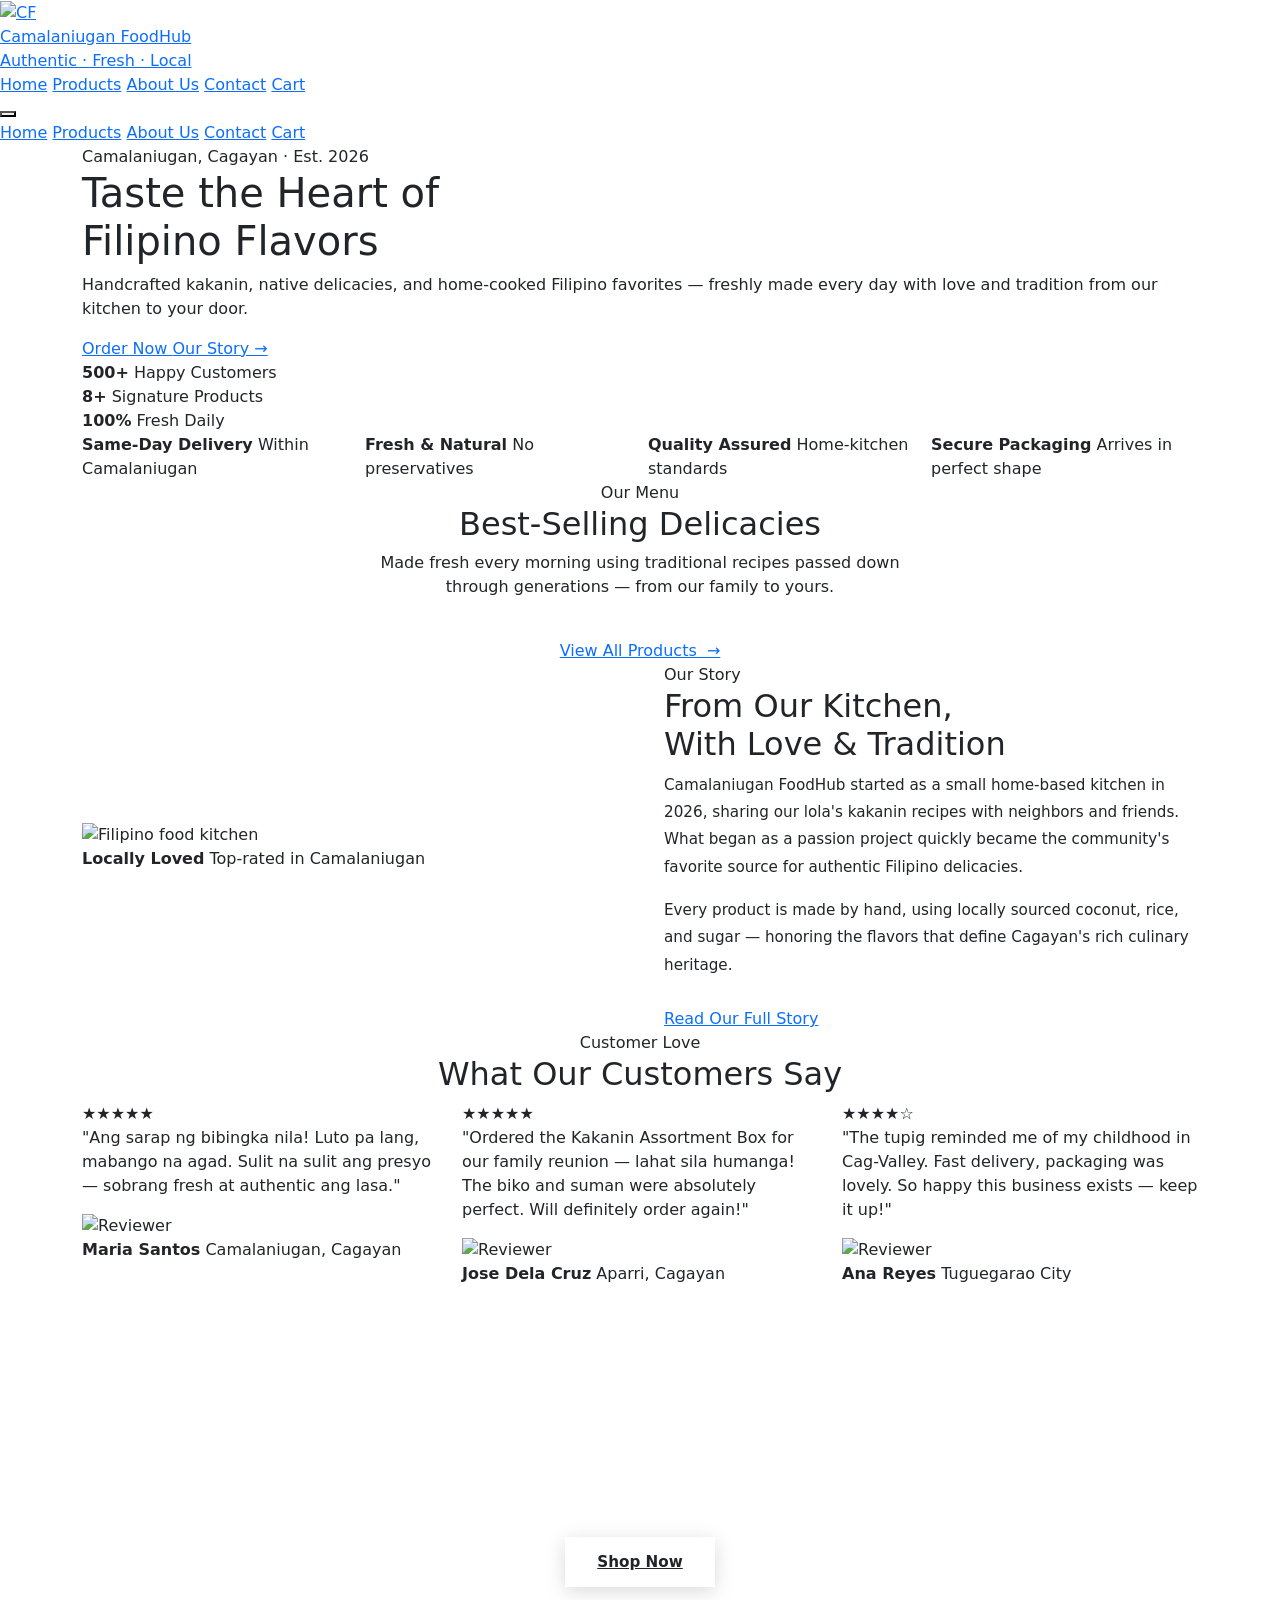
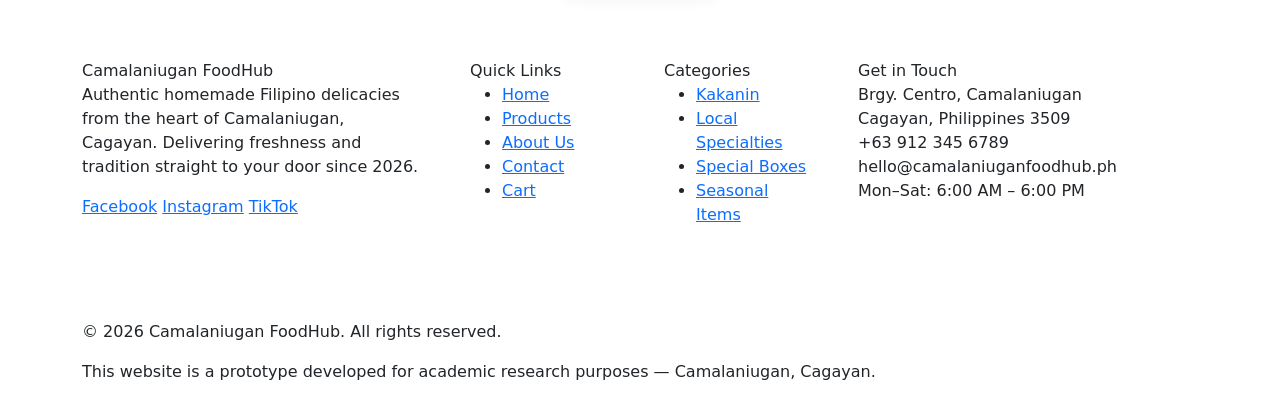
==== index.html @ c1aee4d6 "Add files via upload" ====
<!DOCTYPE html>
<html lang="en">
<head>
  <meta charset="UTF-8">
  <meta name="viewport" content="width=device-width, initial-scale=1.0">
  <title>Camalaniugan FoodHub — Authentic Filipino Flavors</title>
  <meta name="description" content="Fresh, homemade Filipino kakanin and native delicacies from the heart of Camalaniugan, Cagayan. Order online with fast local delivery.">
  <link rel="stylesheet" href="https://cdn.jsdelivr.net/npm/bootstrap@5.3.3/dist/css/bootstrap.min.css">
  <link rel="stylesheet" href="css/style.css">
</head>
<body>

<!-- ── NAVBAR ── -->
<nav class="navbar-custom">
  <div class="nav-inner">
    <a href="index.html" class="brand-logo">
      <img src="images/CF.png" alt="CF" class="logo-icon">
      <div>
        <div class="brand-name">Camalaniugan FoodHub</div>
        <div class="brand-tagline">Authentic · Fresh · Local</div>
      </div>
    </a>
    <div class="nav-links">
      <a href="index.html" class="active">Home</a>
      <a href="products.html">Products</a>
      <a href="about.html">About Us</a>
      <a href="contact.html">Contact</a>
      <a href="cart.html" class="cart-btn">
        <i class="bi bi-cart3"></i> Cart
        <span class="cart-count" style="display:none">0</span>
      </a>
    </div>
    <button class="hamburger" id="hamburger-btn" aria-label="Toggle menu">
      <span></span><span></span><span></span>
    </button>
  </div>
  <div class="mobile-menu" id="mobile-menu">
    <a href="index.html">Home</a>
    <a href="products.html">Products</a>
    <a href="about.html">About Us</a>
    <a href="contact.html">Contact</a>
    <a href="cart.html"><i class="bi bi-cart3"></i> Cart <span class="cart-count" style="display:none">0</span></a>
  </div>
</nav>

<!-- ── HERO SECTION ── -->
<section class="hero-section">
  <div class="hero-overlay"></div>
  <div class="container-xl">
    <div class="hero-content fade-in-up">
      <div class="hero-tag">
        <i class="bi bi-geo-alt-fill"></i> Camalaniugan, Cagayan &middot; Est. 2026
      </div>
      <h1>
        Taste the <span class="highlight">Heart</span> of<br>
        Filipino Flavors
      </h1>
      <p>
        Handcrafted kakanin, native delicacies, and home-cooked Filipino favorites —
        freshly made every day with love and tradition from our kitchen to your door.
      </p>
      <div class="hero-actions">
        <a href="products.html" class="btn-primary-custom">
          Order Now
        </a>
        <a href="about.html" class="btn-ghost">
          Our Story &rarr;
        </a>
      </div>
      <div class="hero-stats">
        <div class="hero-stat">
          <strong>500+</strong>
          <span>Happy Customers</span>
        </div>
        <div class="hero-stat">
          <strong>8+</strong>
          <span>Signature Products</span>
        </div>
        <div class="hero-stat">
          <strong>100%</strong>
          <span>Fresh Daily</span>
        </div>
      </div>
    </div>
  </div>
</section>

<!-- ── FEATURES STRIP ── -->
<section class="features-strip">
  <div class="container-xl">
    <div class="row g-3">
      <div class="col-6 col-md-3">
        <div class="feature-item">
          <div class="fi-icon"><i class="bi bi-truck"></i></div>
          <strong>Same-Day Delivery</strong>
          <span>Within Camalaniugan</span>
        </div>
      </div>
      <div class="col-6 col-md-3">
        <div class="feature-item">
          <div class="fi-icon"><i class="bi bi-flower1"></i></div>
          <strong>Fresh &amp; Natural</strong>
          <span>No preservatives</span>
        </div>
      </div>
      <div class="col-6 col-md-3">
        <div class="feature-item">
          <div class="fi-icon"><i class="bi bi-patch-check"></i></div>
          <strong>Quality Assured</strong>
          <span>Home-kitchen standards</span>
        </div>
      </div>
      <div class="col-6 col-md-3">
        <div class="feature-item">
          <div class="fi-icon"><i class="bi bi-box-seam"></i></div>
          <strong>Secure Packaging</strong>
          <span>Arrives in perfect shape</span>
        </div>
      </div>
    </div>
  </div>
</section>

<!-- ── FEATURED PRODUCTS ── -->
<section class="section-padding bg-cream">
  <div class="container-xl">
    <div class="section-header text-center">
      <div class="tag">Our Menu</div>
      <h2>Best-Selling Delicacies</h2>
      <div class="divider divider-center"></div>
      <p class="mx-auto" style="max-width:520px">
        Made fresh every morning using traditional recipes passed down through generations —
        from our family to yours.
      </p>
    </div>

    <div class="row g-4" id="featured-grid">
      <!-- Populated by cart.js -->
    </div>

    <div class="text-center mt-5">
      <a href="products.html" class="btn-primary-custom">
        View All Products &nbsp;→
      </a>
    </div>
  </div>
</section>

<!-- ── ABOUT SNIPPET ── -->
<section class="section-padding bg-cream-dark">
  <div class="container-xl">
    <div class="row align-items-center g-5">
      <div class="col-lg-6">
        <div class="about-img-card">
          <img src="https://images.unsplash.com/photo-1565299585323-38d6b0865b47?auto=format&fit=crop&w=800&q=80"
            alt="Filipino food kitchen" loading="lazy">
          <div class="img-badge">
            <div class="badge-icon"><i class="bi bi-award-fill" style="font-size:1.6rem;color:var(--primary)"></i></div>
            <div>
              <strong>Locally Loved</strong>
              <span>Top-rated in Camalaniugan</span>
            </div>
          </div>
        </div>
      </div>
      <div class="col-lg-6">
        <div class="tag">Our Story</div>
        <h2>From Our Kitchen,<br>With Love &amp; Tradition</h2>
        <div class="divider"></div>
        <p style="color:var(--text-light);font-size:0.95rem;line-height:1.8;margin-bottom:16px;">
          Camalaniugan FoodHub started as a small home-based kitchen in 2026, sharing our
          lola's kakanin recipes with neighbors and friends. What began as a passion project
          quickly became the community's favorite source for authentic Filipino delicacies.
        </p>
        <p style="color:var(--text-light);font-size:0.95rem;line-height:1.8;margin-bottom:28px;">
          Every product is made by hand, using locally sourced coconut, rice, and sugar —
          honoring the flavors that define Cagayan's rich culinary heritage.
        </p>
        <a href="about.html" class="btn-secondary-custom">Read Our Full Story</a>
      </div>
    </div>
  </div>
</section>

<!-- ── TESTIMONIALS ── -->
<section class="section-padding bg-cream">
  <div class="container-xl">
    <div class="section-header text-center">
      <div class="tag">Customer Love</div>
      <h2>What Our Customers Say</h2>
      <div class="divider divider-center"></div>
    </div>
    <div class="row g-4">
      <div class="col-md-4">
        <div class="testimonial-card">
          <div class="stars">★★★★★</div>
          <p>"Ang sarap ng bibingka nila! Luto pa lang, mabango na agad. Sulit na sulit ang presyo — sobrang fresh at authentic ang lasa."</p>
          <div class="reviewer">
            <img src="https://i.pravatar.cc/40?img=47" alt="Reviewer">
            <div>
              <strong>Maria Santos</strong>
              <span>Camalaniugan, Cagayan</span>
            </div>
          </div>
        </div>
      </div>
      <div class="col-md-4">
        <div class="testimonial-card">
          <div class="stars">★★★★★</div>
          <p>"Ordered the Kakanin Assortment Box for our family reunion — lahat sila humanga! The biko and suman were absolutely perfect. Will definitely order again!"</p>
          <div class="reviewer">
            <img src="https://i.pravatar.cc/40?img=22" alt="Reviewer">
            <div>
              <strong>Jose Dela Cruz</strong>
              <span>Aparri, Cagayan</span>
            </div>
          </div>
        </div>
      </div>
      <div class="col-md-4">
        <div class="testimonial-card">
          <div class="stars">★★★★☆</div>
          <p>"The tupig reminded me of my childhood in Cag-Valley. Fast delivery, packaging was lovely. So happy this business exists — keep it up!"</p>
          <div class="reviewer">
            <img src="https://i.pravatar.cc/40?img=12" alt="Reviewer">
            <div>
              <strong>Ana Reyes</strong>
              <span>Tuguegarao City</span>
            </div>
          </div>
        </div>
      </div>
    </div>
  </div>
</section>

<!-- ── CTA BANNER ── -->
<section style="background:linear-gradient(135deg, var(--primary) 0%, var(--secondary) 100%);padding:72px 0;text-align:center;">
  <div class="container-xl">
    <div style="font-family:var(--font-script);font-size:1.2rem;color:rgba(255,255,255,0.75);margin-bottom:10px;">
      Ready to order?
    </div>
    <h2 style="color:#fff;font-size:clamp(1.8rem,3vw,2.6rem);margin-bottom:16px;">
      Craving Authentic Filipino Kakanin?
    </h2>
    <p style="color:rgba(255,255,255,0.8);max-width:480px;margin:0 auto 32px;font-size:0.95rem;">
      Browse our full menu and have your favorites delivered fresh — same day, within Camalaniugan.
    </p>
    <a href="products.html" style="
      display:inline-flex;align-items:center;gap:8px;
      background:var(--white);color:var(--primary);
      font-weight:700;padding:14px 32px;border-radius:var(--radius-sm);
      font-size:0.95rem;transition:var(--transition);
      box-shadow:0 4px 20px rgba(0,0,0,0.15);
    ">
      Shop Now
    </a>
  </div>
</section>

<!-- ── FOOTER ── -->
<footer class="footer-main">
  <div class="container-xl">
    <div class="row g-5">
      <div class="col-lg-4">
        <div class="footer-brand">
          <div class="brand-name-footer">Camalaniugan FoodHub</div>
          <p>Authentic homemade Filipino delicacies from the heart of Camalaniugan, Cagayan. Delivering freshness and tradition straight to your door since 2026.</p>
          <div class="social-links mt-3">
            <a href="#" class="social-link"><i class="bi bi-facebook"></i> Facebook</a>
            <a href="#" class="social-link"><i class="bi bi-instagram"></i> Instagram</a>
            <a href="#" class="social-link"><i class="bi bi-tiktok"></i> TikTok</a>
          </div>
        </div>
      </div>
      <div class="col-6 col-lg-2">
        <div class="footer-heading">Quick Links</div>
        <ul class="footer-links">
          <li><a href="index.html">Home</a></li>
          <li><a href="products.html">Products</a></li>
          <li><a href="about.html">About Us</a></li>
          <li><a href="contact.html">Contact</a></li>
          <li><a href="cart.html">Cart</a></li>
        </ul>
      </div>
      <div class="col-6 col-lg-2">
        <div class="footer-heading">Categories</div>
        <ul class="footer-links">
          <li><a href="products.html">Kakanin</a></li>
          <li><a href="products.html">Local Specialties</a></li>
          <li><a href="products.html">Special Boxes</a></li>
          <li><a href="products.html">Seasonal Items</a></li>
        </ul>
      </div>
      <div class="col-lg-4">
        <div class="footer-heading">Get in Touch</div>
        <div class="footer-contact-item">
          <span class="icon"><i class="bi bi-geo-alt-fill"></i></span>
          <span>Brgy. Centro, Camalaniugan<br>Cagayan, Philippines 3509</span>
        </div>
        <div class="footer-contact-item">
          <span class="icon"><i class="bi bi-telephone-fill"></i></span>
          <span>+63 912 345 6789</span>
        </div>
        <div class="footer-contact-item">
          <span class="icon"><i class="bi bi-envelope-fill"></i></span>
          <span>hello@camalaniuganfoodhub.ph</span>
        </div>
        <div class="footer-contact-item">
          <span class="icon"><i class="bi bi-clock-fill"></i></span>
          <span>Mon&ndash;Sat: 6:00 AM &ndash; 6:00 PM</span>
        </div>
      </div>
    </div>
    <div class="footer-bottom-inner" style="border-top:1px solid rgba(255,255,255,0.12);margin-top:48px;padding-top:28px;">
      <p>&copy; 2026 Camalaniugan FoodHub. All rights reserved.</p>
      <p class="academic-note">This website is a prototype developed for academic research purposes &mdash; Camalaniugan, Cagayan.</p>
    </div>
  </div>
</footer>

<div id="toast-container"></div>

<script src="https://cdn.jsdelivr.net/npm/bootstrap@5.3.3/dist/js/bootstrap.bundle.min.js"></script>
<script src="js/cart.js"></script>
</body>
</html>
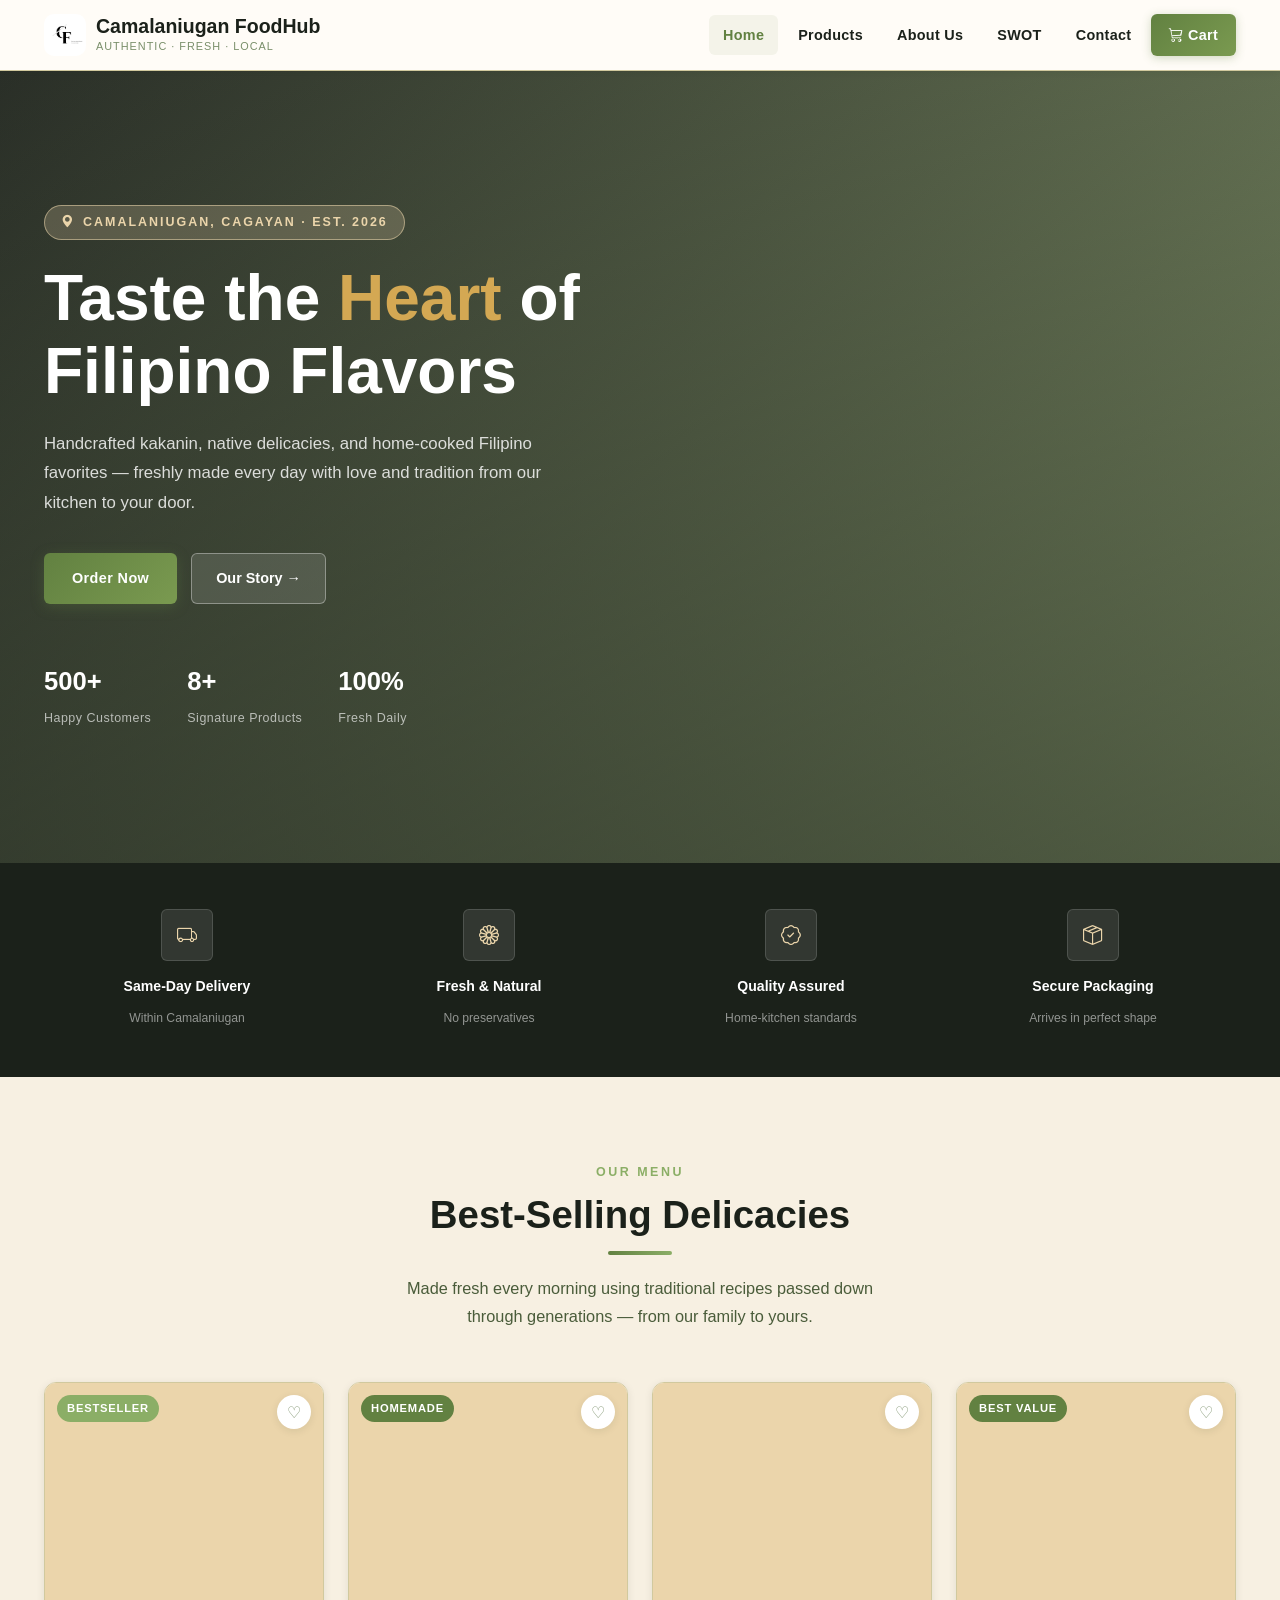
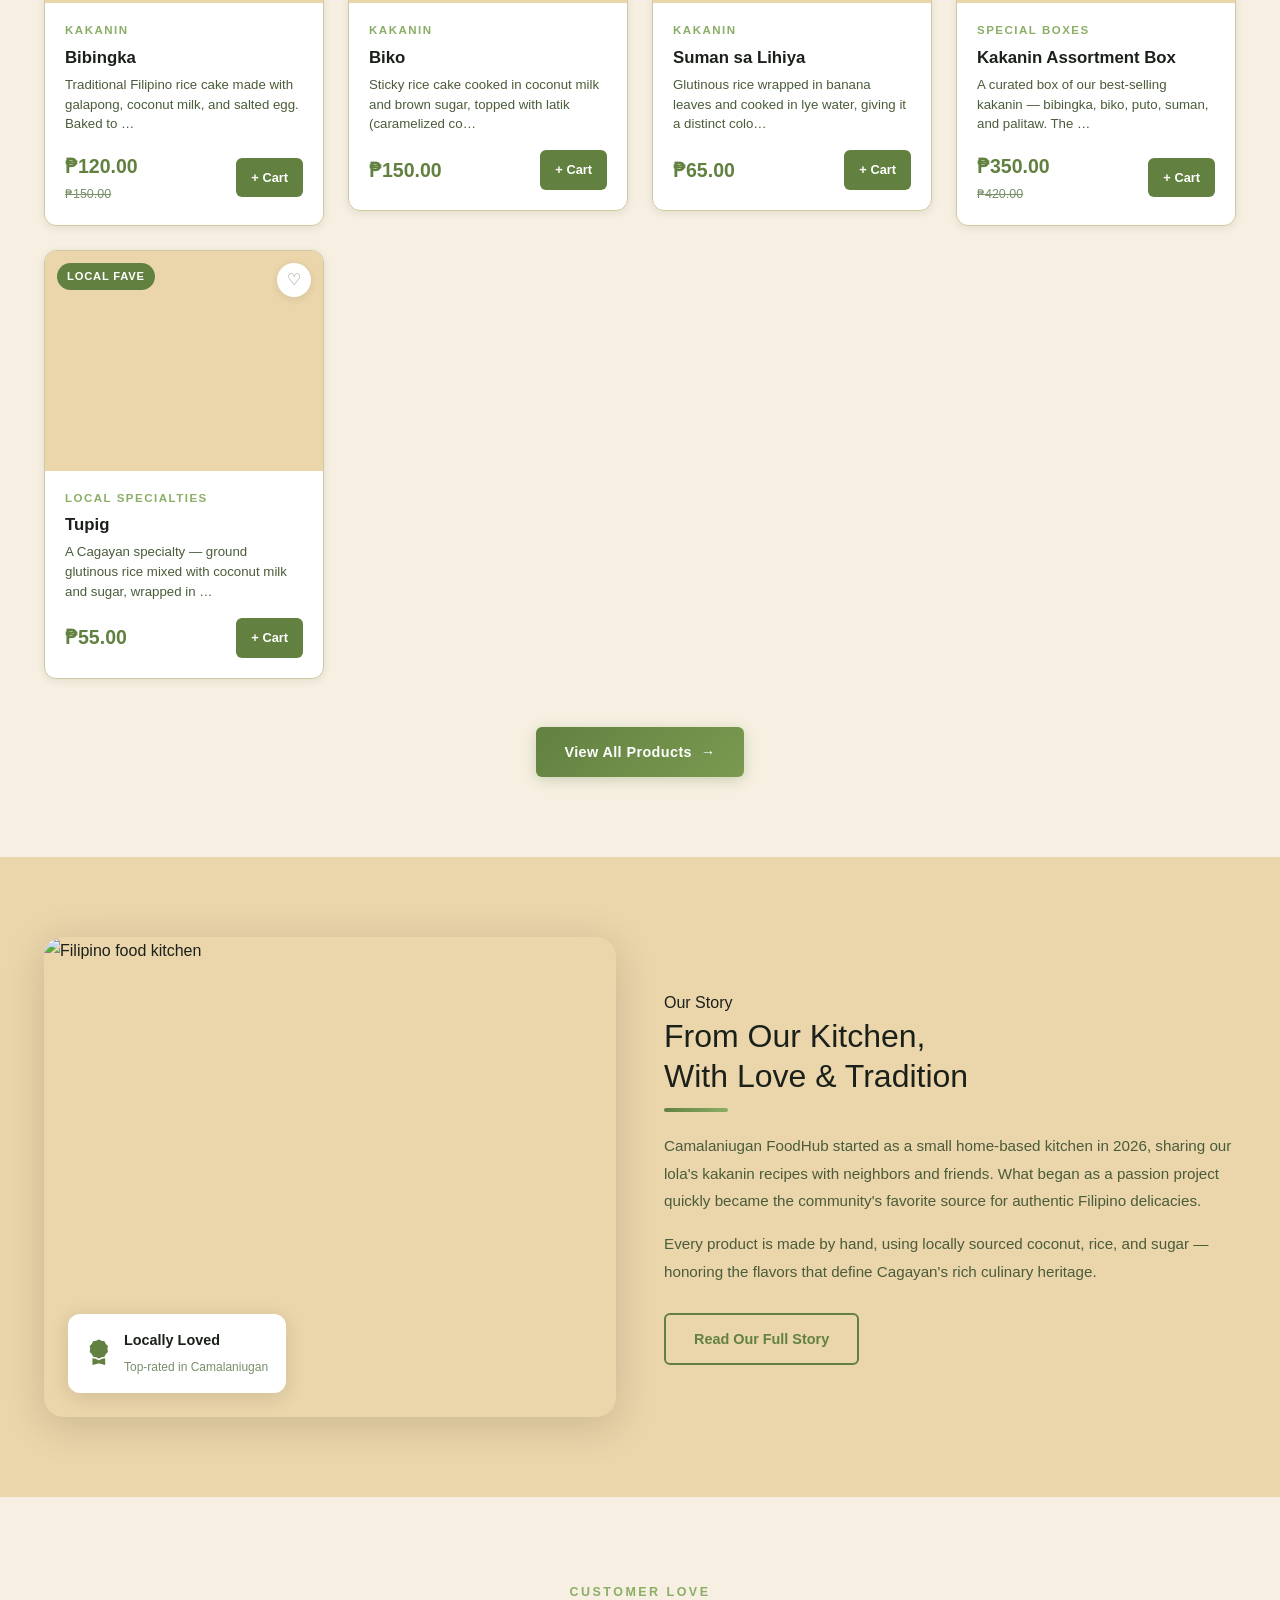
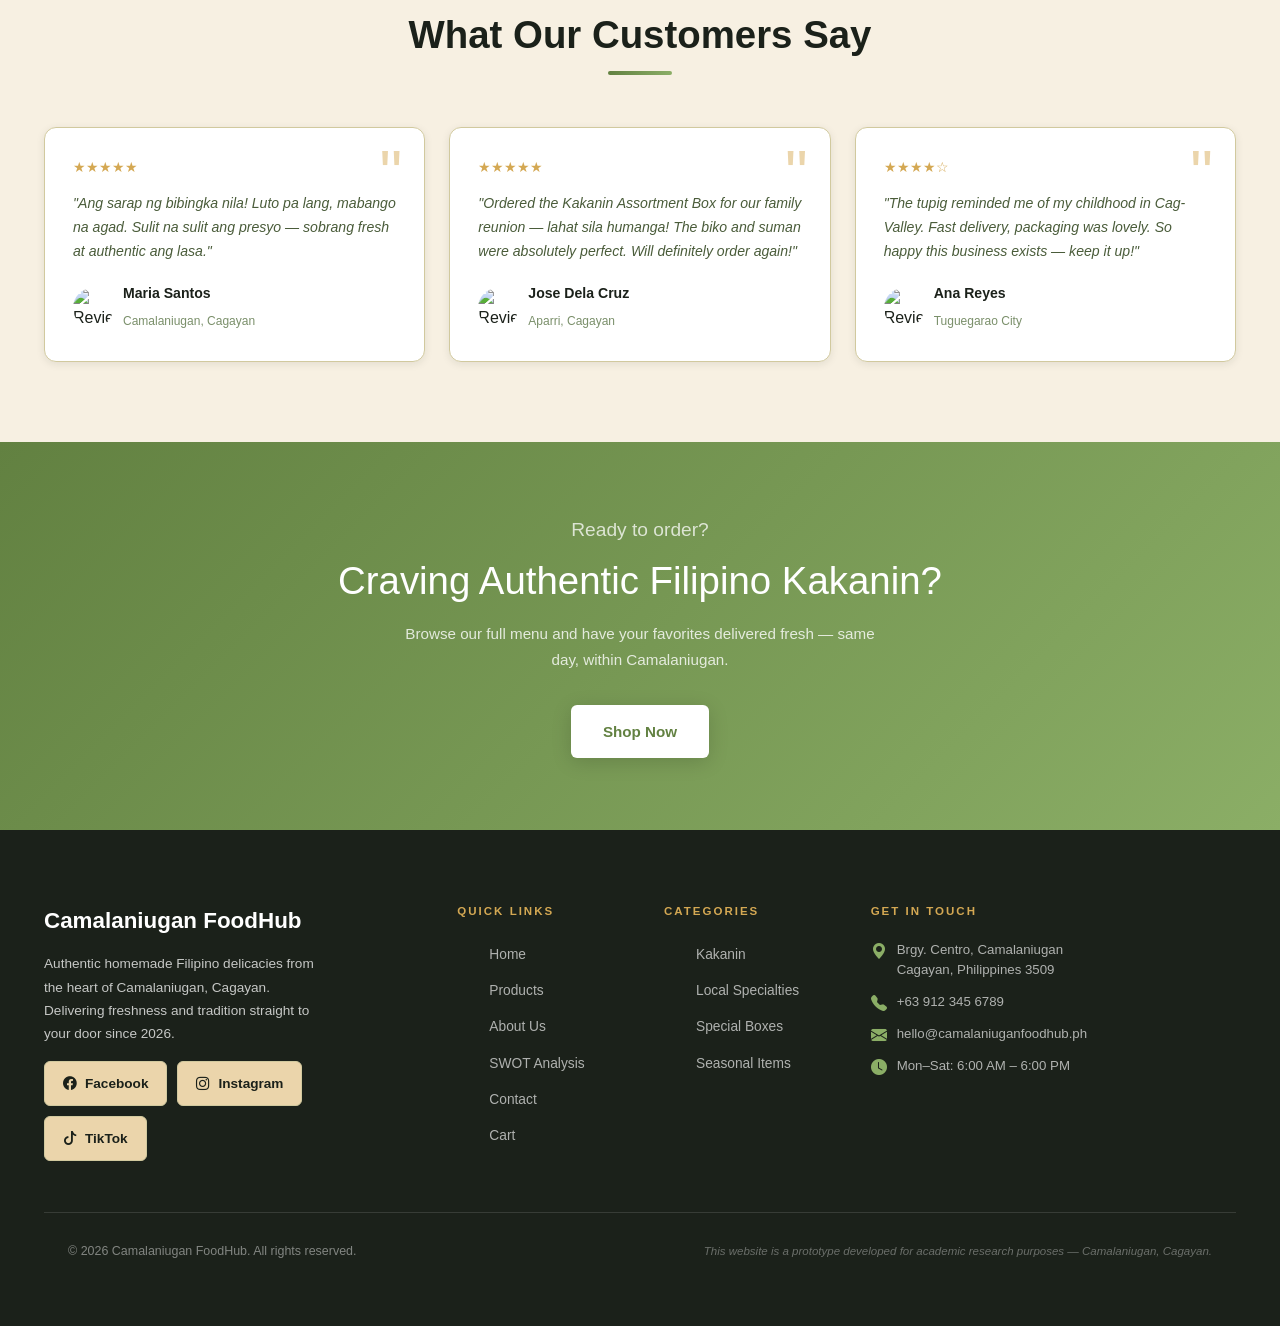
==== commit a4827da3: "Update index.html" ====
--- a/index.html
+++ b/index.html
@@ -24,6 +24,7 @@
       <a href="index.html" class="active">Home</a>
       <a href="products.html">Products</a>
       <a href="about.html">About Us</a>
+      <a href="swot.html">SWOT</a>
       <a href="contact.html">Contact</a>
       <a href="cart.html" class="cart-btn">
         <i class="bi bi-cart3"></i> Cart
@@ -38,6 +39,7 @@
     <a href="index.html">Home</a>
     <a href="products.html">Products</a>
     <a href="about.html">About Us</a>
+    <a href="swot.html"><i class="bi bi-bar-chart-fill"></i> SWOT</a>
     <a href="contact.html">Contact</a>
     <a href="cart.html"><i class="bi bi-cart3"></i> Cart <span class="cart-count" style="display:none">0</span></a>
   </div>
@@ -279,6 +281,7 @@
           <li><a href="index.html">Home</a></li>
           <li><a href="products.html">Products</a></li>
           <li><a href="about.html">About Us</a></li>
+          <li><a href="swot.html">SWOT Analysis</a></li>
           <li><a href="contact.html">Contact</a></li>
           <li><a href="cart.html">Cart</a></li>
         </ul>
@@ -324,4 +327,4 @@
 <script src="https://cdn.jsdelivr.net/npm/bootstrap@5.3.3/dist/js/bootstrap.bundle.min.js"></script>
 <script src="js/cart.js"></script>
 </body>
-</html>+</html>
--- a/css/style.css
+++ b/css/style.css
@@ -0,0 +1,1154 @@
+/* =========================================================
+   Camalaniugan FoodHub — Global Stylesheet
+   Author: GitHub Copilot (Academic Research Prototype)
+   ========================================================= */
+
+@import url('https://fonts.googleapis.com/css2?family=Roboto:ital,wght@0,300;0,400;0,500;0,700;0,900;1,400&family=Open+Sans:wght@300;400;600;700;800&display=swap');
+@import url('https://cdn.jsdelivr.net/npm/bootstrap-icons@1.11.3/font/bootstrap-icons.min.css');
+
+/* ── CSS Custom Properties ── */
+:root {
+  --primary:        #628141;
+  --primary-dark:   #4A6031;
+  --primary-light:  #7A9A50;
+  --secondary:      #8BAE66;
+  --secondary-dark: #6E8F51;
+  --accent:         #D4A853;
+  --cream:          #F7F0E2;
+  --cream-dark:     #EBD5AB;
+  --brown-dark:     #1B211A;
+  --brown-mid:      #3A4F29;
+  --text:           #1B211A;
+  --text-light:     #4A5C3A;
+  --text-muted:     #7A8F6A;
+  --white:          #FFFFFF;
+  --border:         #D1C99E;
+  --shadow-sm:      0 2px 8px rgba(27, 33, 26, 0.09);
+  --shadow-md:      0 4px 20px rgba(27, 33, 26, 0.13);
+  --shadow-lg:      0 8px 40px rgba(27, 33, 26, 0.17);
+  --radius-sm:      6px;
+  --radius-md:      12px;
+  --radius-lg:      20px;
+  --transition:     all 0.3s ease;
+  --font-heading:   'Roboto', 'Segoe UI', sans-serif;
+  --font-body:      'Open Sans', 'Segoe UI', sans-serif;
+  --font-script:    'Roboto', sans-serif;
+}
+
+/* ── Reset & Base ── */
+*, *::before, *::after { box-sizing: border-box; margin: 0; padding: 0; }
+
+html { scroll-behavior: smooth; font-size: 16px; }
+
+body {
+  font-family: var(--font-body);
+  background-color: var(--cream);
+  color: var(--text);
+  line-height: 1.7;
+  overflow-x: hidden;
+}
+
+img { max-width: 100%; height: auto; display: block; }
+a  { text-decoration: none; color: inherit; }
+ul { list-style: none; }
+
+/* ── Typography ── */
+h1, h2, h3, h4, h5, h6 {
+  font-family: var(--font-heading);
+  color: var(--brown-dark);
+  line-height: 1.25;
+}
+
+.script-font { font-family: var(--font-script); }
+
+/* ── Utility ── */
+.section-padding { padding: 80px 0; }
+.section-padding-sm { padding: 48px 0; }
+
+.text-primary-custom  { color: var(--primary); }
+.text-secondary-custom { color: var(--secondary); }
+.text-muted-custom    { color: var(--text-muted); }
+
+.bg-cream       { background-color: var(--cream); }
+.bg-cream-dark  { background-color: var(--cream-dark); }
+.bg-brown-dark  { background-color: var(--brown-dark); }
+.bg-primary-custom { background-color: var(--primary); }
+
+.divider {
+  width: 64px; height: 4px;
+  background: linear-gradient(90deg, var(--primary), var(--secondary));
+  border-radius: 2px;
+  margin: 12px 0 20px;
+}
+.divider-center { margin: 12px auto 20px; }
+
+/* ── Section Header ── */
+.section-header { margin-bottom: 52px; }
+.section-header .tag {
+  display: inline-block;
+  font-size: 0.78rem;
+  font-weight: 700;
+  letter-spacing: 2.5px;
+  text-transform: uppercase;
+  color: var(--secondary);
+  margin-bottom: 8px;
+}
+.section-header h2 {
+  font-size: clamp(1.8rem, 3vw, 2.6rem);
+  font-weight: 700;
+}
+.section-header p {
+  color: var(--text-light);
+  max-width: 540px;
+  font-size: 1.02rem;
+}
+
+/* ────────────────────────────────────
+   NAVIGATION
+──────────────────────────────────── */
+.navbar-custom {
+  background: rgba(255, 252, 248, 0.96);
+  backdrop-filter: blur(12px);
+  -webkit-backdrop-filter: blur(12px);
+  border-bottom: 1px solid var(--border);
+  padding: 14px 0;
+  position: sticky;
+  top: 0;
+  z-index: 1000;
+  transition: var(--transition);
+  box-shadow: var(--shadow-sm);
+}
+
+.navbar-custom .brand-logo {
+  display: flex;
+  align-items: center;
+  gap: 10px;
+}
+.navbar-custom .brand-logo .logo-icon {
+  width: 42px; height: 42px;
+  border-radius: 10px;
+  flex-shrink: 0;
+  object-fit: contain;
+  display: block;
+}
+.navbar-custom .brand-name {
+  font-family: var(--font-heading);
+  font-size: 1.22rem;
+  font-weight: 700;
+  color: var(--brown-dark);
+  line-height: 1.15;
+}
+.navbar-custom .brand-tagline {
+  font-size: 0.68rem;
+  color: var(--text-muted);
+  letter-spacing: 1px;
+  text-transform: uppercase;
+}
+
+.nav-links { display: flex; align-items: center; gap: 6px; }
+.nav-links a {
+  font-size: 0.9rem;
+  font-weight: 700;
+  color: var(--text);
+  padding: 8px 14px;
+  border-radius: var(--radius-sm);
+  transition: var(--transition);
+  letter-spacing: 0.3px;
+}
+.nav-links a:hover,
+.nav-links a.active {
+  color: var(--primary);
+  background-color: rgba(98, 129, 65, 0.07);
+}
+
+.cart-btn {
+  position: relative;
+  background: linear-gradient(135deg, var(--primary), var(--primary-light));
+  color: var(--white) !important;
+  padding: 9px 18px !important;
+  border-radius: var(--radius-sm) !important;
+  font-weight: 700 !important;
+  letter-spacing: 0.2px;
+  transition: var(--transition) !important;
+  box-shadow: 0 2px 10px rgba(98,129,65,0.30);
+}
+.cart-btn:hover {
+  background: linear-gradient(135deg, var(--primary-dark), var(--primary)) !important;
+  transform: translateY(-1px);
+  box-shadow: 0 4px 16px rgba(98,129,65,0.40) !important;
+  color: var(--white) !important;
+  background-color: unset !important;
+}
+
+.cart-count {
+  position: absolute;
+  top: -7px; right: -7px;
+  background: var(--accent);
+  color: var(--brown-dark);
+  width: 20px; height: 20px;
+  border-radius: 50%;
+  font-size: 0.7rem;
+  font-weight: 800;
+  display: flex; align-items: center; justify-content: center;
+  border: 2px solid var(--white);
+  line-height: 1;
+}
+
+/* Mobile Nav */
+.hamburger {
+  background: none; border: none;
+  cursor: pointer;
+  padding: 6px;
+  display: none;
+  flex-direction: column;
+  gap: 5px;
+}
+.hamburger span {
+  display: block; width: 24px; height: 2.5px;
+  background: var(--brown-dark);
+  border-radius: 2px;
+  transition: var(--transition);
+}
+.hamburger.open span:nth-child(1) { transform: translateY(7.5px) rotate(45deg); }
+.hamburger.open span:nth-child(2) { opacity: 0; }
+.hamburger.open span:nth-child(3) { transform: translateY(-7.5px) rotate(-45deg); }
+
+.mobile-menu {
+  display: none;
+  flex-direction: column;
+  background: var(--white);
+  border-top: 1px solid var(--border);
+  padding: 12px 0;
+}
+.mobile-menu a {
+  font-size: 0.95rem;
+  font-weight: 700;
+  color: var(--text);
+  padding: 12px 24px;
+  display: flex; align-items: center; gap: 10px;
+  border-bottom: 1px solid var(--cream-dark);
+  transition: var(--transition);
+}
+.mobile-menu a:hover { color: var(--primary); background: var(--cream); }
+.mobile-menu a.active { color: var(--primary); }
+.mobile-menu.open { display: flex; }
+
+.nav-inner {
+  max-width: 1240px;
+  margin: 0 auto;
+  padding: 0 24px;
+  display: flex;
+  align-items: center;
+  justify-content: space-between;
+}
+
+/* ────────────────────────────────────
+   BUTTONS
+──────────────────────────────────── */
+.btn-primary-custom {
+  display: inline-flex; align-items: center; justify-content: center; gap: 8px;
+  background: linear-gradient(135deg, var(--primary), var(--primary-light));
+  color: var(--white);
+  font-family: var(--font-body);
+  font-weight: 700;
+  font-size: 0.9rem;
+  letter-spacing: 0.4px;
+  padding: 13px 28px;
+  border-radius: var(--radius-sm);
+  border: none;
+  cursor: pointer;
+  transition: var(--transition);
+  box-shadow: 0 3px 14px rgba(98,129,65,0.30);
+  white-space: nowrap;
+}
+.btn-primary-custom:hover {
+  background: linear-gradient(135deg, var(--primary-dark), var(--primary));
+  transform: translateY(-2px);
+  box-shadow: 0 6px 20px rgba(98,129,65,0.40);
+  color: var(--white);
+}
+.btn-primary-custom:active { transform: translateY(0); }
+
+.btn-secondary-custom {
+  display: inline-flex; align-items: center; justify-content: center; gap: 8px;
+  background: transparent;
+  color: var(--primary);
+  font-family: var(--font-body);
+  font-weight: 700;
+  font-size: 0.9rem;
+  padding: 12px 28px;
+  border-radius: var(--radius-sm);
+  border: 2px solid var(--primary);
+  cursor: pointer;
+  transition: var(--transition);
+}
+.btn-secondary-custom:hover {
+  background: var(--primary);
+  color: var(--white);
+  transform: translateY(-2px);
+}
+
+.btn-outline-muted {
+  display: inline-flex; align-items: center; gap: 8px;
+  background: transparent;
+  color: var(--text-light);
+  font-family: var(--font-body);
+  font-weight: 700;
+  font-size: 0.88rem;
+  padding: 10px 20px;
+  border-radius: var(--radius-sm);
+  border: 1.5px solid var(--border);
+  cursor: pointer;
+  transition: var(--transition);
+}
+.btn-outline-muted:hover { border-color: var(--primary); color: var(--primary); }
+
+/* ────────────────────────────────────
+   PRODUCT CARDS
+──────────────────────────────────── */
+.product-card {
+  background: var(--white);
+  border-radius: var(--radius-md);
+  overflow: hidden;
+  border: 1px solid var(--border);
+  transition: var(--transition);
+  cursor: pointer;
+  box-shadow: var(--shadow-sm);
+  display: flex;
+  flex-direction: column;
+}
+.product-card:hover {
+  transform: translateY(-5px);
+  box-shadow: var(--shadow-lg);
+  border-color: rgba(98,129,65,0.25);
+}
+
+.product-card .card-img-wrap {
+  position: relative;
+  overflow: hidden;
+  height: 220px;
+  background: var(--cream-dark);
+}
+.product-card .card-img-wrap img {
+  width: 100%; height: 100%;
+  object-fit: cover;
+  transition: transform 0.5s ease;
+}
+.product-card:hover .card-img-wrap img { transform: scale(1.06); }
+
+.product-card .badge-tag {
+  position: absolute;
+  top: 12px; left: 12px;
+  background: var(--primary);
+  color: var(--white);
+  font-size: 0.7rem;
+  font-weight: 700;
+  letter-spacing: 0.8px;
+  text-transform: uppercase;
+  padding: 4px 10px;
+  border-radius: 30px;
+}
+.product-card .badge-tag.bestseller { background: var(--secondary); }
+.product-card .badge-tag.new-item   { background: #27AE60; }
+
+.product-card .wishlist-btn {
+  position: absolute;
+  top: 12px; right: 12px;
+  background: var(--white);
+  border: none; cursor: pointer;
+  width: 34px; height: 34px;
+  border-radius: 50%;
+  display: flex; align-items: center; justify-content: center;
+  font-size: 1rem;
+  box-shadow: var(--shadow-sm);
+  transition: var(--transition);
+  color: var(--text-muted);
+}
+.product-card .wishlist-btn:hover { color: var(--primary); transform: scale(1.1); }
+
+.product-card .card-body {
+  padding: 18px 20px 20px;
+  flex: 1;
+  display: flex;
+  flex-direction: column;
+}
+.product-card .card-category {
+  font-size: 0.72rem;
+  font-weight: 700;
+  letter-spacing: 1.5px;
+  text-transform: uppercase;
+  color: var(--secondary);
+  margin-bottom: 6px;
+}
+.product-card .card-title {
+  font-family: var(--font-heading);
+  font-size: 1.05rem;
+  font-weight: 700;
+  color: var(--brown-dark);
+  margin-bottom: 6px;
+  line-height: 1.3;
+}
+.product-card .card-desc {
+  font-size: 0.83rem;
+  color: var(--text-light);
+  line-height: 1.5;
+  margin-bottom: 16px;
+  flex: 1;
+}
+.product-card .card-footer-row {
+  display: flex;
+  align-items: center;
+  justify-content: space-between;
+  gap: 8px;
+  margin-top: auto;
+}
+.product-card .price {
+  font-family: var(--font-heading);
+  font-size: 1.22rem;
+  font-weight: 700;
+  color: var(--primary);
+}
+.product-card .price-old {
+  font-size: 0.78rem;
+  color: var(--text-muted);
+  text-decoration: line-through;
+}
+.btn-add-cart {
+  display: inline-flex; align-items: center; gap: 6px;
+  background: var(--primary);
+  color: var(--white);
+  font-size: 0.8rem;
+  font-weight: 700;
+  padding: 9px 15px;
+  border-radius: var(--radius-sm);
+  border: none;
+  cursor: pointer;
+  transition: var(--transition);
+  white-space: nowrap;
+}
+.btn-add-cart:hover {
+  background: var(--primary-dark);
+  transform: translateY(-1px);
+}
+
+/* ────────────────────────────────────
+   HERO SECTION
+──────────────────────────────────── */
+.hero-section {
+  position: relative;
+  min-height: 88vh;
+  display: flex;
+  align-items: center;
+  overflow: hidden;
+  background:
+    linear-gradient(135deg, rgba(27,33,26,0.92) 0%, rgba(98,129,65,0.68) 100%),
+    url('https://images.unsplash.com/photo-1467003909585-2f8a72700288?auto=format&fit=crop&w=1600&q=80') center/cover no-repeat;
+}
+.hero-overlay {
+  position: absolute; inset: 0;
+  background: linear-gradient(180deg, rgba(27,33,26,0.15) 0%, rgba(27,33,26,0.55) 100%);
+}
+.hero-content {
+  position: relative;
+  z-index: 2;
+  max-width: 680px;
+}
+.hero-content .hero-tag {
+  display: inline-flex; align-items: center; gap: 8px;
+  background: rgba(235,213,171,0.22);
+  border: 1px solid rgba(235,213,171,0.55);
+  color: var(--cream-dark);
+  font-size: 0.78rem;
+  font-weight: 700;
+  letter-spacing: 2px;
+  text-transform: uppercase;
+  padding: 6px 16px;
+  border-radius: 30px;
+  margin-bottom: 22px;
+}
+.hero-content h1 {
+  font-size: clamp(2.4rem, 5vw, 4rem);
+  font-weight: 800;
+  color: var(--white);
+  line-height: 1.15;
+  margin-bottom: 20px;
+}
+.hero-content h1 .highlight { color: var(--accent); }
+.hero-content p {
+  font-size: 1.05rem;
+  color: rgba(255,255,255,0.82);
+  margin-bottom: 36px;
+  max-width: 520px;
+  line-height: 1.75;
+}
+.hero-actions { display: flex; gap: 14px; flex-wrap: wrap; }
+.hero-actions .btn-ghost {
+  display: inline-flex; align-items: center; gap: 8px;
+  background: rgba(255,255,255,0.12);
+  backdrop-filter: blur(6px);
+  border: 1.5px solid rgba(255,255,255,0.35);
+  color: var(--white);
+  font-weight: 700;
+  font-size: 0.9rem;
+  padding: 12px 24px;
+  border-radius: var(--radius-sm);
+  cursor: pointer;
+  transition: var(--transition);
+}
+.hero-actions .btn-ghost:hover {
+  background: rgba(255,255,255,0.2);
+  border-color: rgba(255,255,255,0.6);
+}
+.hero-stats {
+  display: flex;
+  gap: 36px;
+  margin-top: 56px;
+  flex-wrap: wrap;
+}
+.hero-stat strong {
+  display: block;
+  font-size: 1.6rem;
+  font-weight: 800;
+  color: var(--white);
+  font-family: var(--font-heading);
+}
+.hero-stat span {
+  font-size: 0.78rem;
+  color: rgba(255,255,255,0.65);
+  letter-spacing: 0.5px;
+}
+
+/* ────────────────────────────────────
+   TOAST/NOTIFICATION
+──────────────────────────────────── */
+#toast-container {
+  position: fixed;
+  bottom: 24px; right: 24px;
+  z-index: 9999;
+  display: flex;
+  flex-direction: column;
+  gap: 10px;
+  pointer-events: none;
+}
+.toast-item {
+  display: flex; align-items: center; gap: 12px;
+  background: var(--brown-dark);
+  color: var(--white);
+  padding: 14px 20px;
+  border-radius: var(--radius-md);
+  box-shadow: var(--shadow-lg);
+  font-size: 0.88rem;
+  font-weight: 600;
+  min-width: 280px;
+  max-width: 360px;
+  pointer-events: all;
+  border-left: 4px solid var(--secondary);
+  animation: slideInRight 0.35s ease;
+}
+.toast-item .toast-icon { font-size: 1.1rem; flex-shrink: 0; }
+@keyframes slideInRight {
+  from { transform: translateX(100%); opacity: 0; }
+  to   { transform: translateX(0);   opacity: 1; }
+}
+@keyframes fadeOut {
+  from { opacity: 1; transform: translateX(0); }
+  to   { opacity: 0; transform: translateX(60px); }
+}
+.toast-item.fade-out { animation: fadeOut 0.35s ease forwards; }
+
+/* ────────────────────────────────────
+   PAGE HERO BANNER
+──────────────────────────────────── */
+.page-hero {
+  background:
+    linear-gradient(135deg, rgba(27,33,26,0.90) 0%, rgba(98,129,65,0.72) 100%),
+    url('https://images.unsplash.com/photo-1504674900247-0877df9cc836?auto=format&fit=crop&w=1600&q=80') center/cover no-repeat;
+  padding: 80px 0 72px;
+  text-align: center;
+  color: var(--white);
+}
+.page-hero h1 {
+  color: var(--white);
+  font-size: clamp(2rem, 4vw, 3rem);
+  margin-bottom: 10px;
+}
+.page-hero p { color: rgba(255,255,255,0.75); font-size: 1rem; }
+.page-hero .breadcrumb-custom {
+  display: flex; align-items: center; justify-content: center;
+  gap: 10px;
+  font-size: 0.82rem;
+  color: rgba(255,255,255,0.6);
+  margin-top: 14px;
+}
+.page-hero .breadcrumb-custom a { color: rgba(255,255,255,0.75); }
+.page-hero .breadcrumb-custom a:hover { color: var(--accent); }
+.page-hero .breadcrumb-custom .sep { color: rgba(255,255,255,0.4); }
+.page-hero .breadcrumb-custom .current { color: var(--accent); font-weight: 700; }
+
+/* ────────────────────────────────────
+   CATEGORY PILLS
+──────────────────────────────────── */
+.category-pill {
+  display: inline-flex; align-items: center; gap: 6px;
+  padding: 8px 18px;
+  border-radius: 30px;
+  border: 1.5px solid var(--border);
+  background: var(--white);
+  color: var(--text-light);
+  font-size: 0.84rem;
+  font-weight: 700;
+  cursor: pointer;
+  transition: var(--transition);
+}
+.category-pill:hover,
+.category-pill.active {
+  background: var(--primary);
+  color: var(--white);
+  border-color: var(--primary);
+}
+
+/* ────────────────────────────────────
+   QTY SELECTOR
+──────────────────────────────────── */
+.qty-selector {
+  display: inline-flex;
+  align-items: center;
+  border: 1.5px solid var(--border);
+  border-radius: var(--radius-sm);
+  overflow: hidden;
+  background: var(--white);
+}
+.qty-selector button {
+  width: 38px; height: 38px;
+  background: var(--cream-dark);
+  border: none;
+  font-size: 1.1rem;
+  font-weight: 700;
+  color: var(--text);
+  cursor: pointer;
+  transition: var(--transition);
+  flex-shrink: 0;
+}
+.qty-selector button:hover { background: var(--primary); color: var(--white); }
+.qty-selector input {
+  width: 52px; height: 38px;
+  border: none;
+  text-align: center;
+  font-size: 0.95rem;
+  font-weight: 700;
+  font-family: var(--font-body);
+  color: var(--text);
+  background: var(--white);
+  outline: none;
+}
+.qty-selector input::-webkit-inner-spin-button,
+.qty-selector input::-webkit-outer-spin-button { -webkit-appearance: none; }
+
+/* ────────────────────────────────────
+   CART TABLE
+──────────────────────────────────── */
+.cart-table { width: 100%; border-collapse: collapse; }
+.cart-table thead th {
+  font-size: 0.75rem;
+  font-weight: 700;
+  letter-spacing: 1.5px;
+  text-transform: uppercase;
+  color: var(--text-muted);
+  padding: 12px 16px;
+  border-bottom: 2px solid var(--border);
+  text-align: left;
+}
+.cart-table tbody td {
+  padding: 20px 16px;
+  border-bottom: 1px solid var(--cream-dark);
+  vertical-align: middle;
+  color: var(--text);
+  font-size: 0.92rem;
+}
+.cart-table .item-img { width: 62px; height: 62px; border-radius: var(--radius-sm); object-fit: cover; }
+.cart-table .item-name { font-weight: 700; font-size: 0.96rem; color: var(--brown-dark); }
+.cart-table .item-cat  { font-size: 0.75rem; color: var(--text-muted); margin-top: 3px; }
+.cart-table .remove-btn {
+  background: none;
+  border: none;
+  color: var(--text-muted);
+  cursor: pointer;
+  font-size: 1rem;
+  transition: var(--transition);
+  padding: 4px;
+}
+.cart-table .remove-btn:hover { color: var(--primary); }
+
+/* ────────────────────────────────────
+   ORDER SUMMARY BOX
+──────────────────────────────────── */
+.order-summary-box {
+  background: var(--white);
+  border: 1px solid var(--border);
+  border-radius: var(--radius-md);
+  padding: 28px;
+  position: sticky;
+  top: 90px;
+}
+.order-summary-box h3 {
+  font-size: 1.1rem;
+  margin-bottom: 20px;
+  padding-bottom: 14px;
+  border-bottom: 1px solid var(--cream-dark);
+}
+.summary-row {
+  display: flex;
+  justify-content: space-between;
+  align-items: center;
+  margin-bottom: 10px;
+  font-size: 0.9rem;
+  color: var(--text-light);
+}
+.summary-row strong { color: var(--text); }
+.summary-total {
+  font-size: 1.08rem;
+  font-weight: 700;
+  color: var(--brown-dark);
+  padding-top: 14px;
+  margin-top: 6px;
+  border-top: 2px solid var(--border);
+}
+.summary-total .amount { color: var(--primary); font-family: var(--font-heading); font-size: 1.3rem; }
+
+/* ────────────────────────────────────
+   FORMS
+──────────────────────────────────── */
+.form-section-title {
+  font-size: 0.72rem;
+  font-weight: 700;
+  letter-spacing: 2px;
+  text-transform: uppercase;
+  color: var(--primary);
+  margin-bottom: 16px;
+  padding-bottom: 8px;
+  border-bottom: 1px solid var(--cream-dark);
+}
+.form-group-custom { margin-bottom: 20px; }
+.form-group-custom label {
+  display: block;
+  font-size: 0.82rem;
+  font-weight: 700;
+  color: var(--text);
+  margin-bottom: 7px;
+  letter-spacing: 0.3px;
+}
+.form-group-custom label .required { color: var(--primary); margin-left: 2px; }
+.form-input-custom {
+  width: 100%;
+  padding: 12px 16px;
+  border: 1.5px solid var(--border);
+  border-radius: var(--radius-sm);
+  font-family: var(--font-body);
+  font-size: 0.9rem;
+  color: var(--text);
+  background: var(--white);
+  transition: var(--transition);
+  outline: none;
+}
+.form-input-custom::placeholder { color: var(--text-muted); }
+.form-input-custom:focus {
+  border-color: var(--primary);
+  box-shadow: 0 0 0 3px rgba(98,129,65,0.15);
+}
+.form-input-custom:read-only { background: var(--cream); cursor: default; }
+textarea.form-input-custom { resize: vertical; min-height: 100px; }
+select.form-input-custom { cursor: pointer; }
+
+/* Radio card for payment */
+.payment-option {
+  display: flex; align-items: center; gap: 14px;
+  padding: 14px 18px;
+  border: 1.5px solid var(--border);
+  border-radius: var(--radius-sm);
+  cursor: pointer;
+  transition: var(--transition);
+  margin-bottom: 10px;
+  background: var(--white);
+}
+.payment-option:has(input:checked),
+.payment-option.selected {
+  border-color: var(--primary);
+  background: rgba(98,129,65,0.05);
+}
+.payment-option input[type="radio"] { accent-color: var(--primary); }
+.payment-option .pay-icon {
+  width: 36px; height: 36px;
+  border-radius: var(--radius-sm);
+  display: flex; align-items: center; justify-content: center;
+  font-size: 1.2rem;
+  background: var(--cream-dark);
+}
+.payment-option .pay-details strong {
+  display: block; font-size: 0.92rem; color: var(--brown-dark);
+}
+.payment-option .pay-details span { font-size: 0.78rem; color: var(--text-muted); }
+
+/* ────────────────────────────────────
+   CONFIRMATION PAGE
+──────────────────────────────────── */
+.confirm-card {
+  background: var(--white);
+  border-radius: var(--radius-lg);
+  padding: 56px 48px;
+  text-align: center;
+  box-shadow: var(--shadow-md);
+  max-width: 680px;
+  margin: 0 auto;
+}
+.confirm-icon {
+  width: 88px; height: 88px;
+  border-radius: 50%;
+  background: linear-gradient(135deg, #628141, #8BAE66);
+  display: flex; align-items: center; justify-content: center;
+  font-size: 2.2rem;
+  color: var(--white);
+  margin: 0 auto 28px;
+  box-shadow: 0 8px 30px rgba(98,129,65,0.35);
+}
+.confirm-card h1 { font-size: 2rem; margin-bottom: 10px; }
+.confirm-card .order-id-badge {
+  display: inline-block;
+  background: var(--cream-dark);
+  color: var(--brown-mid);
+  font-size: 0.9rem;
+  font-weight: 700;
+  letter-spacing: 1px;
+  padding: 6px 20px;
+  border-radius: 30px;
+  margin: 12px 0 24px;
+}
+.confirm-detail-grid {
+  display: grid;
+  grid-template-columns: 1fr 1fr;
+  gap: 14px;
+  text-align: left;
+  margin: 28px 0;
+}
+.confirm-detail-item {
+  background: var(--cream);
+  border-radius: var(--radius-sm);
+  padding: 14px 16px;
+}
+.confirm-detail-item .label {
+  font-size: 0.72rem;
+  font-weight: 700;
+  letter-spacing: 1.5px;
+  text-transform: uppercase;
+  color: var(--text-muted);
+  margin-bottom: 4px;
+}
+.confirm-detail-item .value { font-weight: 700; color: var(--brown-dark); font-size: 0.95rem; }
+
+/* ────────────────────────────────────
+   ABOUT PAGE
+──────────────────────────────────── */
+.about-img-card {
+  position: relative;
+  border-radius: var(--radius-lg);
+  overflow: hidden;
+  box-shadow: var(--shadow-lg);
+}
+.about-img-card img { width: 100%; height: 480px; object-fit: cover; }
+.about-img-card .img-badge {
+  position: absolute;
+  bottom: 24px; left: 24px;
+  background: var(--white);
+  border-radius: var(--radius-md);
+  padding: 14px 18px;
+  box-shadow: var(--shadow-md);
+  display: flex; align-items: center; gap: 12px;
+}
+.about-img-card .img-badge .badge-icon { font-size: 1.6rem; }
+.about-img-card .img-badge strong { display: block; font-size: 0.9rem; color: var(--brown-dark); }
+.about-img-card .img-badge span { font-size: 0.75rem; color: var(--text-muted); }
+
+.value-card {
+  background: var(--white);
+  border: 1px solid var(--border);
+  border-radius: var(--radius-md);
+  padding: 28px 24px;
+  text-align: center;
+  transition: var(--transition);
+  box-shadow: var(--shadow-sm);
+}
+.value-card:hover {
+  transform: translateY(-4px);
+  box-shadow: var(--shadow-md);
+  border-color: rgba(98,129,65,0.25);
+}
+.value-card .icon {
+  width: 56px; height: 56px;
+  border-radius: var(--radius-md);
+  background: linear-gradient(135deg, var(--primary), var(--secondary));
+  display: flex; align-items: center; justify-content: center;
+  font-size: 1.5rem;
+  color: var(--white);
+  margin: 0 auto 16px;
+}
+.value-card h4 { font-size: 1rem; margin-bottom: 8px; }
+.value-card p  { font-size: 0.83rem; color: var(--text-light); }
+
+/* ────────────────────────────────────
+   CONTACT PAGE
+──────────────────────────────────── */
+.contact-info-card {
+  background: var(--white);
+  border: 1px solid var(--border);
+  border-radius: var(--radius-md);
+  padding: 24px;
+  display: flex; align-items: flex-start; gap: 16px;
+  margin-bottom: 16px;
+  transition: var(--transition);
+  box-shadow: var(--shadow-sm);
+}
+.contact-info-card:hover { box-shadow: var(--shadow-md); transform: translateX(4px); }
+.contact-info-card .ci-icon {
+  width: 46px; height: 46px;
+  border-radius: var(--radius-sm);
+  background: linear-gradient(135deg, var(--primary), var(--secondary));
+  display: flex; align-items: center; justify-content: center;
+  font-size: 1.15rem; color: var(--white); flex-shrink: 0;
+  line-height: 1;
+}
+.contact-info-card strong { display: block; font-size: 0.9rem; color: var(--brown-dark); margin-bottom: 3px; }
+.contact-info-card p { font-size: 0.83rem; color: var(--text-light); margin: 0; }
+
+.map-placeholder {
+  width: 100%; height: 340px;
+  border-radius: var(--radius-md);
+  overflow: hidden;
+  border: 1px solid var(--border);
+  box-shadow: var(--shadow-sm);
+  background: var(--cream-dark);
+  display: flex; align-items: center; justify-content: center;
+  flex-direction: column; gap: 12px;
+  color: var(--text-muted);
+  font-size: 0.9rem;
+}
+.map-placeholder .map-icon { font-size: 2.4rem; }
+
+.social-links { display: flex; gap: 10px; flex-wrap: wrap; }
+.social-link {
+  display: flex; align-items: center; gap: 8px;
+  padding: 10px 18px;
+  border-radius: var(--radius-sm);
+  background: var(--cream-dark);
+  color: var(--text);
+  font-size: 0.85rem;
+  font-weight: 700;
+  transition: var(--transition);
+  border: 1.5px solid var(--border);
+}
+.social-link:hover { background: var(--primary); color: var(--white); border-color: var(--primary); }
+
+/* ────────────────────────────────────
+   FEATURES STRIP
+──────────────────────────────────── */
+.features-strip { background: var(--brown-dark); padding: 36px 0; }
+.feature-item { text-align: center; padding: 10px; }
+.feature-item .fi-icon {
+  width: 52px; height: 52px;
+  border-radius: var(--radius-sm);
+  background: rgba(255,255,255,0.10);
+  border: 1px solid rgba(255,255,255,0.14);
+  display: flex; align-items: center; justify-content: center;
+  margin: 0 auto 14px;
+  font-size: 1.25rem;
+  color: var(--cream-dark);
+}
+.feature-item strong { display: block; color: var(--white); font-size: 0.88rem; font-weight: 700; margin-bottom: 4px; }
+.feature-item span   { color: rgba(255,255,255,0.52); font-size: 0.76rem; }
+
+/* ────────────────────────────────────
+   TESTIMONIALS
+──────────────────────────────────── */
+.testimonial-card {
+  background: var(--white);
+  border: 1px solid var(--border);
+  border-radius: var(--radius-md);
+  padding: 28px;
+  box-shadow: var(--shadow-sm);
+  transition: var(--transition);
+  position: relative;
+}
+.testimonial-card::before {
+  content: '"';
+  position: absolute; top: 14px; right: 22px;
+  font-size: 4rem; line-height: 1;
+  color: var(--cream-dark);
+  font-family: var(--font-heading);
+}
+.testimonial-card:hover { box-shadow: var(--shadow-md); transform: translateY(-3px); }
+.testimonial-card .stars { color: var(--accent); font-size: 0.88rem; margin-bottom: 12px; }
+.testimonial-card p { font-size: 0.88rem; color: var(--text-light); font-style: italic; margin-bottom: 18px; }
+.testimonial-card .reviewer { display: flex; align-items: center; gap: 10px; }
+.testimonial-card .reviewer img { width: 40px; height: 40px; border-radius: 50%; object-fit: cover; }
+.testimonial-card .reviewer strong { display: block; font-size: 0.88rem; color: var(--brown-dark); }
+.testimonial-card .reviewer span  { font-size: 0.75rem; color: var(--text-muted); }
+
+/* ────────────────────────────────────
+   FOOTER
+──────────────────────────────────── */
+.footer-main {
+  background: var(--brown-dark);
+  padding: 72px 0 48px;
+  color: rgba(255,255,255,0.75);
+}
+.footer-brand .brand-name-footer {
+  font-family: var(--font-heading);
+  font-size: 1.4rem;
+  font-weight: 700;
+  color: var(--white);
+  margin-bottom: 12px;
+}
+.footer-brand p { font-size: 0.85rem; line-height: 1.7; max-width: 290px; }
+.footer-heading {
+  font-family: var(--font-body);
+  font-size: 0.72rem;
+  font-weight: 700;
+  letter-spacing: 2px;
+  text-transform: uppercase;
+  color: var(--accent);
+  margin-bottom: 18px;
+}
+.footer-links li { margin-bottom: 9px; }
+.footer-links a {
+  font-size: 0.86rem;
+  color: rgba(255,255,255,0.65);
+  transition: var(--transition);
+}
+.footer-links a:hover { color: var(--white); padding-left: 4px; }
+.footer-contact-item { display: flex; align-items: flex-start; gap: 10px; margin-bottom: 12px; }
+.footer-contact-item .icon { font-size: 1rem; margin-top: 3px; color: var(--secondary); flex-shrink: 0; line-height: 1; }
+.footer-contact-item span { font-size: 0.83rem; color: rgba(255,255,255,0.65); line-height: 1.5; }
+.footer-bottom {
+  border-top: 1px solid rgba(255,255,255,0.1);
+  padding: 22px 0;
+  background: rgba(0,0,0,0.2);
+}
+.footer-bottom-inner {
+  max-width: 1240px; margin: 0 auto; padding: 0 24px;
+  display: flex; align-items: center; justify-content: space-between;
+  gap: 12px; flex-wrap: wrap;
+}
+.footer-bottom-inner p {
+  font-size: 0.78rem;
+  color: rgba(255,255,255,0.45);
+}
+.footer-bottom-inner .academic-note {
+  font-size: 0.72rem;
+  color: rgba(255,255,255,0.35);
+  font-style: italic;
+}
+
+/* ────────────────────────────────────
+   PRODUCT DETAIL PAGE
+──────────────────────────────────── */
+.product-gallery .main-img {
+  width: 100%;
+  height: 440px;
+  object-fit: cover;
+  border-radius: var(--radius-md);
+  margin-bottom: 12px;
+}
+.product-gallery .thumbs { display: flex; gap: 10px; flex-wrap: wrap; }
+.product-gallery .thumb {
+  width: 72px; height: 72px;
+  object-fit: cover;
+  border-radius: var(--radius-sm);
+  border: 2px solid var(--border);
+  cursor: pointer;
+  transition: var(--transition);
+}
+.product-gallery .thumb:hover,
+.product-gallery .thumb.active { border-color: var(--primary); }
+
+.product-detail-info { padding-left: 16px; }
+.product-detail-info .category-label {
+  font-size: 0.74rem; font-weight: 700;
+  letter-spacing: 2px; text-transform: uppercase;
+  color: var(--secondary); margin-bottom: 8px;
+}
+.product-detail-info h1 { font-size: clamp(1.6rem, 3vw, 2.2rem); margin-bottom: 12px; }
+.product-detail-info .rating { display: flex; align-items: center; gap: 8px; margin-bottom: 16px; }
+.product-detail-info .rating .stars { color: var(--accent); font-size: 0.9rem; }
+.product-detail-info .rating span  { font-size: 0.82rem; color: var(--text-muted); }
+.product-detail-info .price-block { margin-bottom: 20px; }
+.product-detail-info .price-big {
+  font-family: var(--font-heading);
+  font-size: 2rem; font-weight: 800; color: var(--primary);
+}
+.product-detail-info .price-old-big {
+  font-size: 1rem; color: var(--text-muted); text-decoration: line-through; margin-left: 8px;
+}
+.product-detail-info .desc { font-size: 0.9rem; color: var(--text-light); line-height: 1.75; margin-bottom: 24px; }
+.add-cart-section { display: flex; align-items: center; gap: 14px; flex-wrap: wrap; margin-top: 24px; }
+
+/* ────────────────────────────────────
+   EMPTY STATES
+──────────────────────────────────── */
+.empty-state {
+  text-align: center;
+  padding: 80px 24px;
+}
+.empty-state .icon { font-size: 3.5rem; margin-bottom: 16px; opacity: 0.4; }
+.empty-state h3 { font-size: 1.3rem; margin-bottom: 8px; color: var(--brown-mid); }
+.empty-state p { font-size: 0.88rem; color: var(--text-muted); }
+
+/* ────────────────────────────────────
+   RESPONSIVE
+──────────────────────────────────── */
+@media (max-width: 992px) {
+  .section-padding { padding: 60px 0; }
+  .product-detail-info { padding-left: 0; margin-top: 24px; }
+  .confirm-detail-grid { grid-template-columns: 1fr; }
+}
+
+@media (max-width: 768px) {
+  .hamburger { display: flex; }
+  .nav-links  { display: none; }
+  .hero-section { min-height: 75vh; }
+  .hero-stats { gap: 20px; }
+  .product-gallery .main-img { height: 300px; }
+  .confirm-card { padding: 36px 24px; }
+  .order-summary-box { position: static; }
+  .footer-bottom-inner { flex-direction: column; text-align: center; }
+}
+
+@media (max-width: 480px) {
+  .hero-actions { flex-direction: column; }
+  .hero-actions .btn-primary-custom,
+  .hero-actions .btn-ghost { width: 100%; text-align: center; }
+  .add-cart-section { flex-direction: column; align-items: flex-start; }
+}
+
+/* ────────────────────────────────────
+   SCROLLBAR
+──────────────────────────────────── */
+::-webkit-scrollbar { width: 6px; }
+::-webkit-scrollbar-track { background: var(--cream-dark); }
+::-webkit-scrollbar-thumb { background: var(--primary); border-radius: 3px; }
+::-webkit-scrollbar-thumb:hover { background: var(--primary-dark); }
+
+/* ────────────────────────────────────
+   ANIMATIONS
+──────────────────────────────────── */
+@keyframes fadeInUp {
+  from { opacity: 0; transform: translateY(24px); }
+  to   { opacity: 1; transform: translateY(0); }
+}
+.fade-in-up { animation: fadeInUp 0.6s ease both; }
+.delay-1 { animation-delay: 0.1s; }
+.delay-2 { animation-delay: 0.2s; }
+.delay-3 { animation-delay: 0.3s; }
+.delay-4 { animation-delay: 0.4s; }
+
+/* ────────────────────────────────────
+   CONTAINER OVERRIDE
+──────────────────────────────────── */
+.container-xl { max-width: 1240px; margin: 0 auto; padding: 0 24px; }
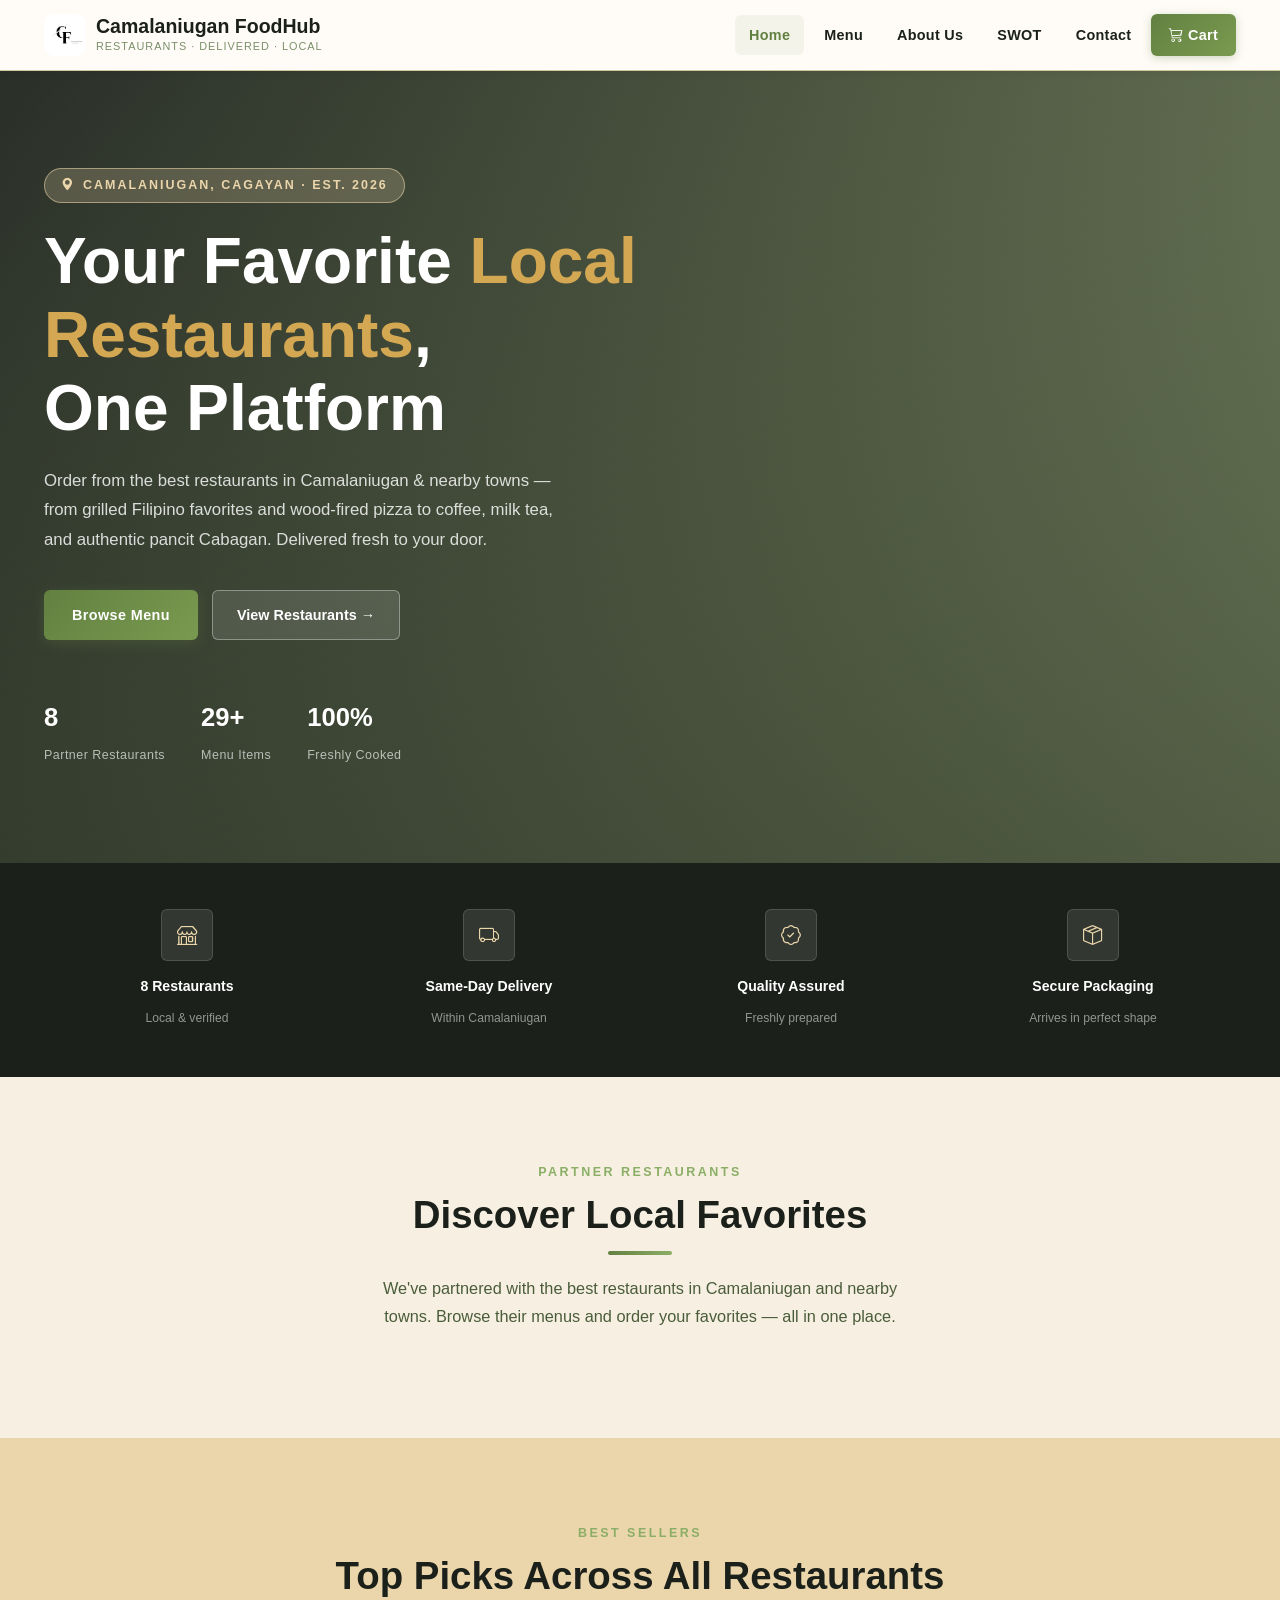
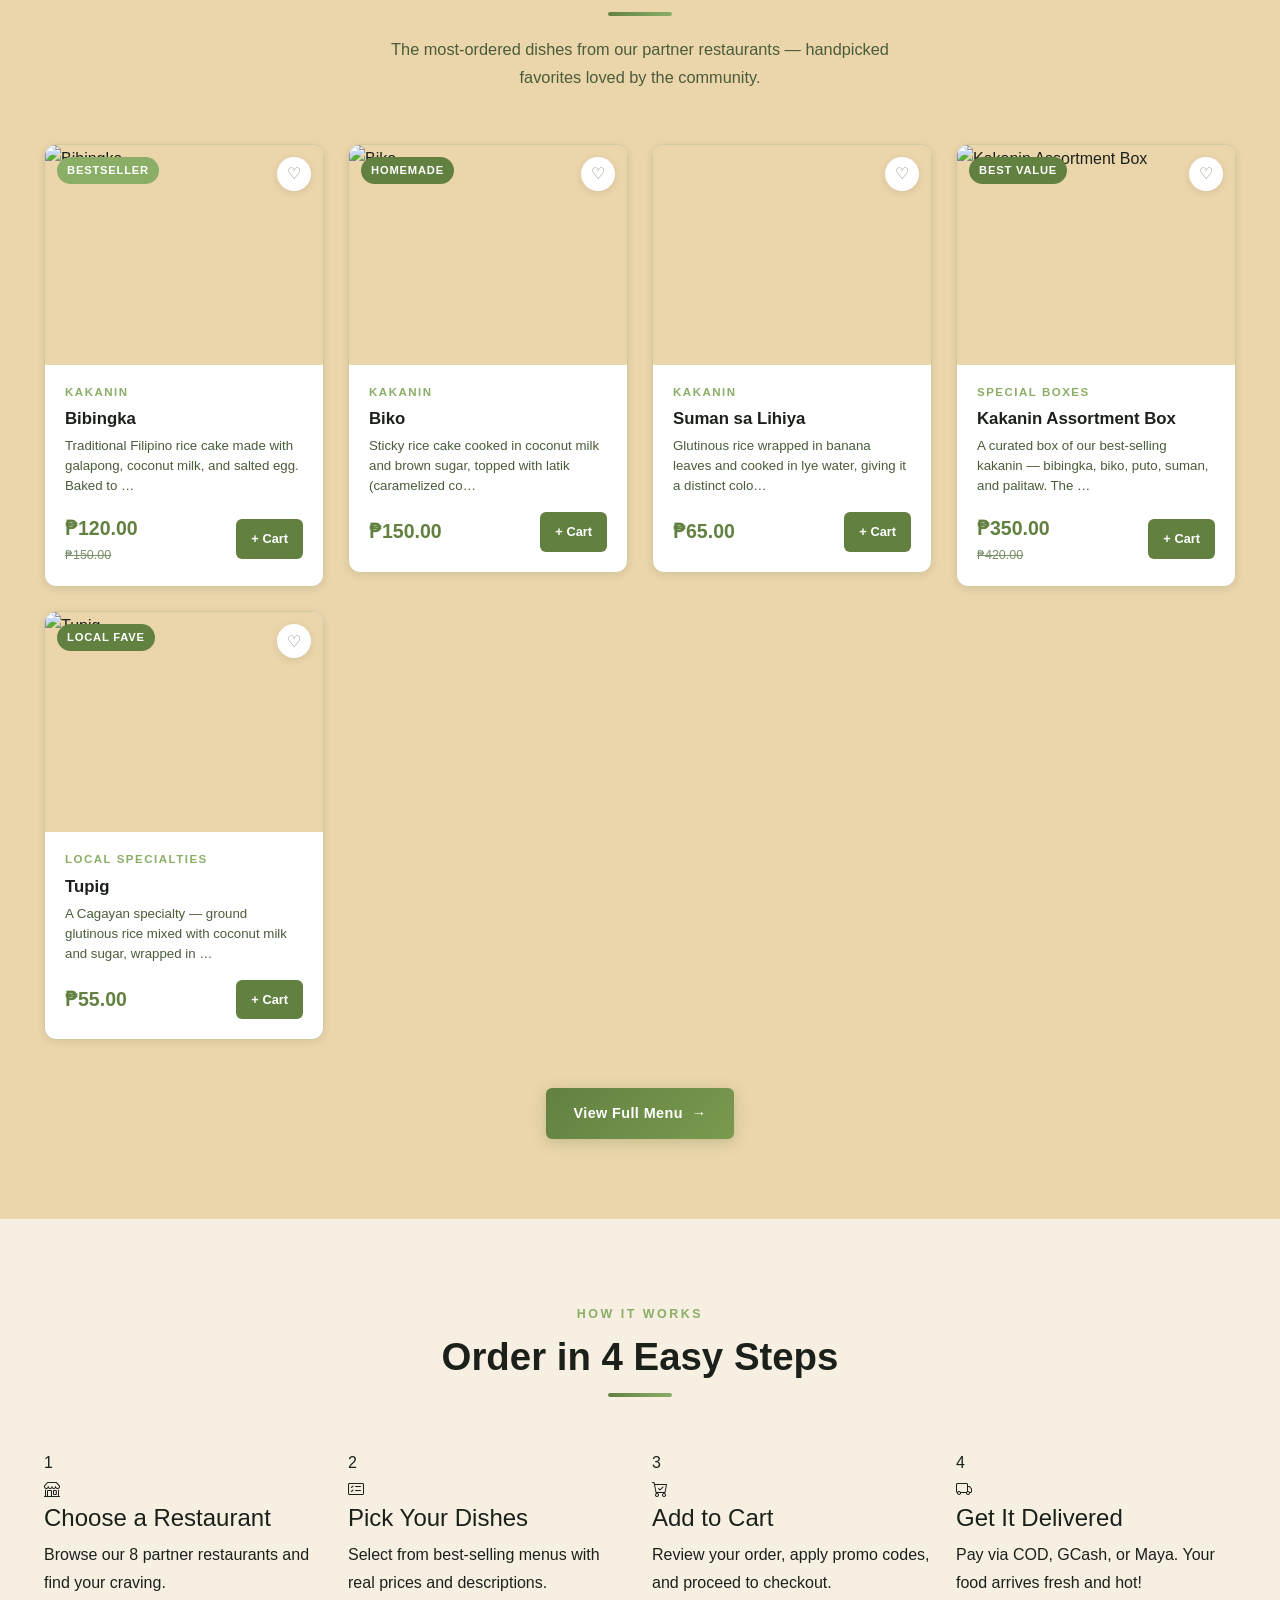
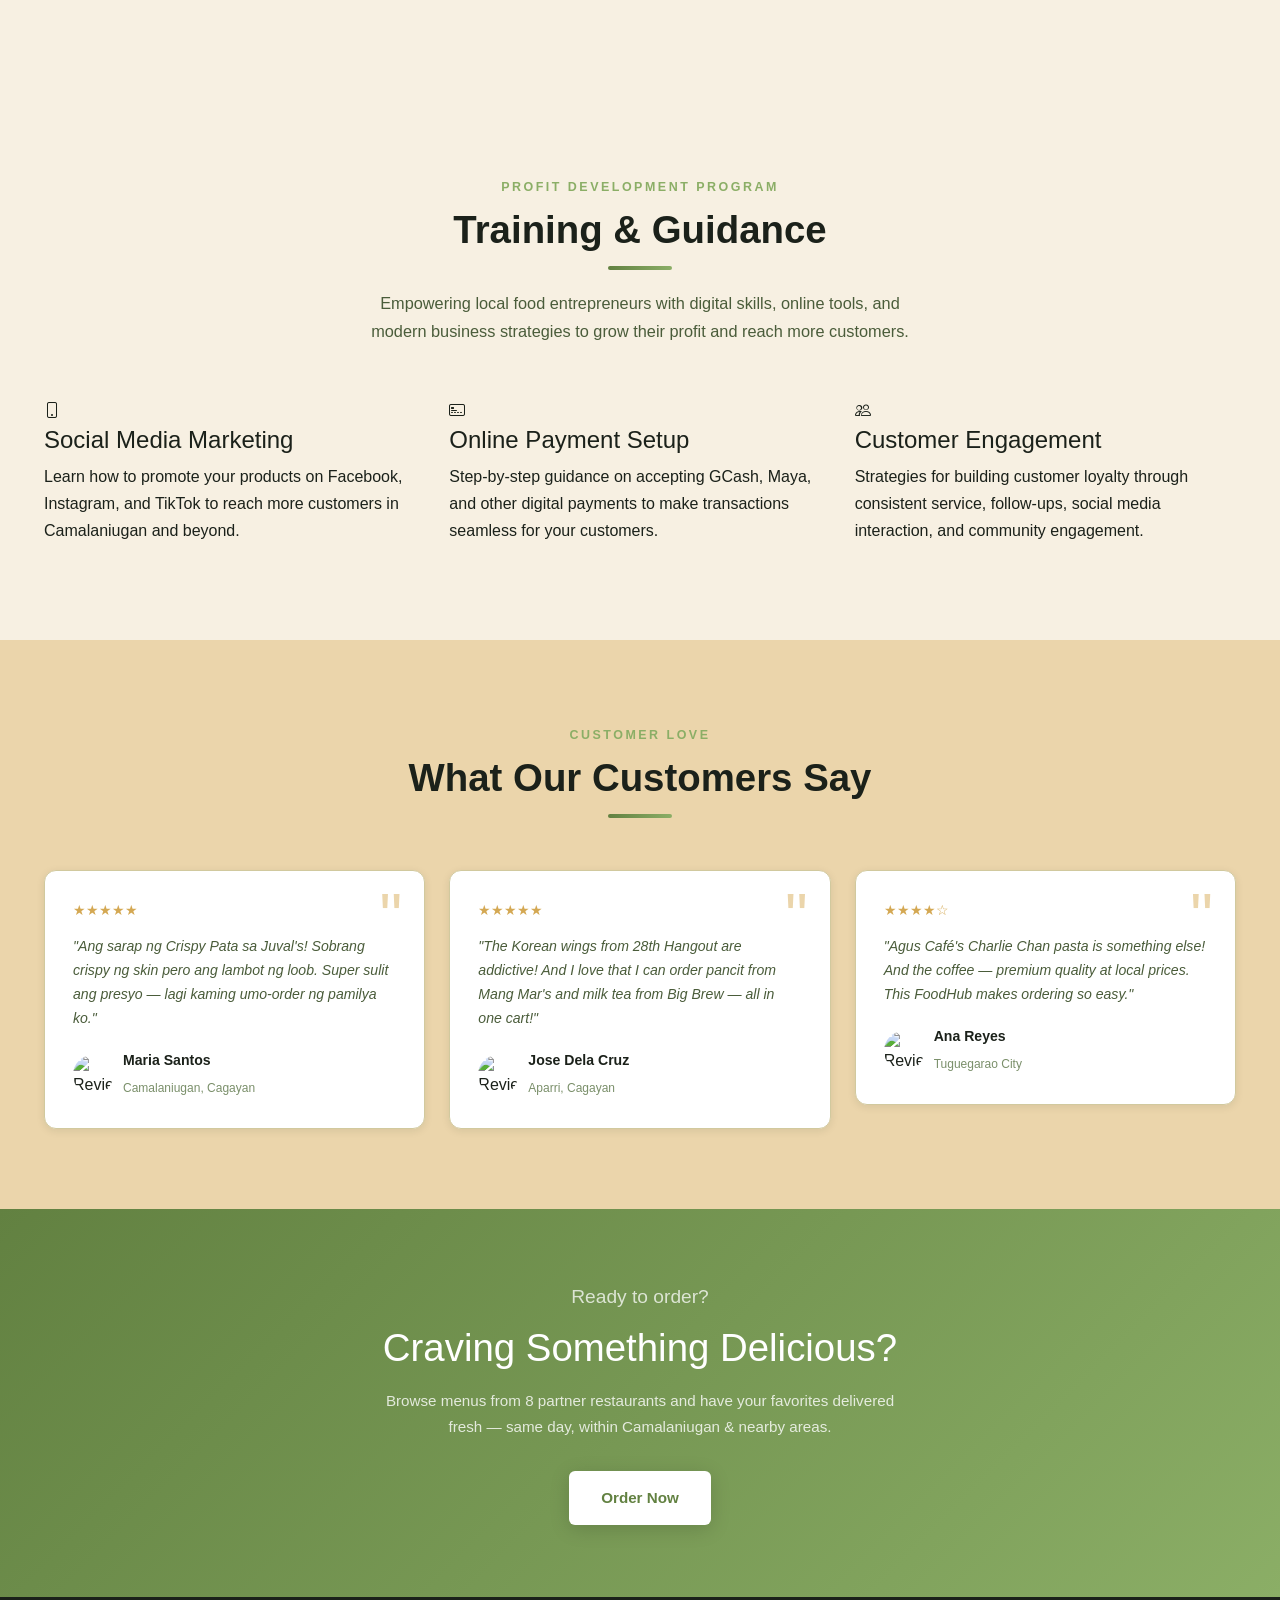
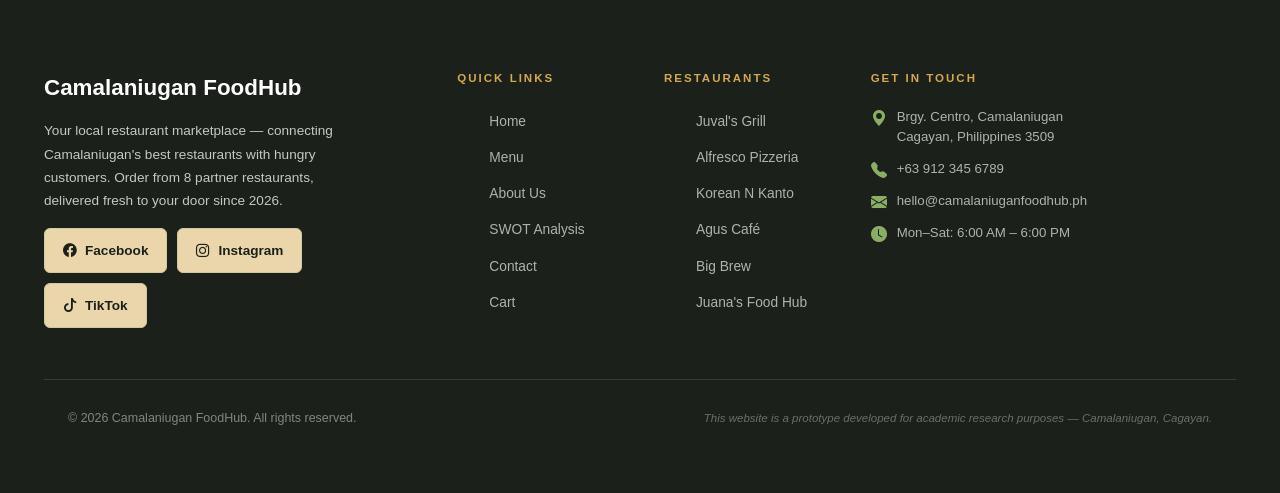
==== commit 067b07f8: "Update index.html" ====
--- a/index.html
+++ b/index.html
@@ -3,9 +3,10 @@
 <head>
   <meta charset="UTF-8">
   <meta name="viewport" content="width=device-width, initial-scale=1.0">
-  <title>Camalaniugan FoodHub — Authentic Filipino Flavors</title>
-  <meta name="description" content="Fresh, homemade Filipino kakanin and native delicacies from the heart of Camalaniugan, Cagayan. Order online with fast local delivery.">
+  <title>Camalaniugan FoodHub — Local Restaurant Marketplace</title>
+  <meta name="description" content="Discover the best local restaurants in Camalaniugan, Cagayan. Order from Juval's Grill, Alfresco Pizzeria, Agus Café, Korean N Kanto Eats, and more — delivered fresh to your door.">
   <link rel="stylesheet" href="https://cdn.jsdelivr.net/npm/bootstrap@5.3.3/dist/css/bootstrap.min.css">
+  <link rel="stylesheet" href="https://cdn.jsdelivr.net/npm/bootstrap-icons@1.11.3/font/bootstrap-icons.min.css">
   <link rel="stylesheet" href="css/style.css">
 </head>
 <body>
@@ -17,12 +18,12 @@
       <img src="images/CF.png" alt="CF" class="logo-icon">
       <div>
         <div class="brand-name">Camalaniugan FoodHub</div>
-        <div class="brand-tagline">Authentic · Fresh · Local</div>
+        <div class="brand-tagline">Restaurants · Delivered · Local</div>
       </div>
     </a>
     <div class="nav-links">
       <a href="index.html" class="active">Home</a>
-      <a href="products.html">Products</a>
+      <a href="products.html">Menu</a>
       <a href="about.html">About Us</a>
       <a href="swot.html">SWOT</a>
       <a href="contact.html">Contact</a>
@@ -36,11 +37,11 @@
     </button>
   </div>
   <div class="mobile-menu" id="mobile-menu">
-    <a href="index.html">Home</a>
-    <a href="products.html">Products</a>
-    <a href="about.html">About Us</a>
+    <a href="index.html"><i class="bi bi-house-fill"></i> Home</a>
+    <a href="products.html"><i class="bi bi-grid-fill"></i> Menu</a>
+    <a href="about.html"><i class="bi bi-book-fill"></i> About Us</a>
     <a href="swot.html"><i class="bi bi-bar-chart-fill"></i> SWOT</a>
-    <a href="contact.html">Contact</a>
+    <a href="contact.html"><i class="bi bi-telephone-fill"></i> Contact</a>
     <a href="cart.html"><i class="bi bi-cart3"></i> Cart <span class="cart-count" style="display:none">0</span></a>
   </div>
 </nav>
@@ -54,33 +55,33 @@
         <i class="bi bi-geo-alt-fill"></i> Camalaniugan, Cagayan &middot; Est. 2026
       </div>
       <h1>
-        Taste the <span class="highlight">Heart</span> of<br>
-        Filipino Flavors
+        Your Favorite <span class="highlight">Local Restaurants</span>,<br>
+        One Platform
       </h1>
       <p>
-        Handcrafted kakanin, native delicacies, and home-cooked Filipino favorites —
-        freshly made every day with love and tradition from our kitchen to your door.
+        Order from the best restaurants in Camalaniugan &amp; nearby towns — from grilled Filipino favorites 
+        and wood-fired pizza to coffee, milk tea, and authentic pancit Cabagan. Delivered fresh to your door.
       </p>
       <div class="hero-actions">
         <a href="products.html" class="btn-primary-custom">
-          Order Now
+          Browse Menu
         </a>
-        <a href="about.html" class="btn-ghost">
-          Our Story &rarr;
+        <a href="#restaurants" class="btn-ghost">
+          View Restaurants &rarr;
         </a>
       </div>
       <div class="hero-stats">
         <div class="hero-stat">
-          <strong>500+</strong>
-          <span>Happy Customers</span>
+          <strong>8</strong>
+          <span>Partner Restaurants</span>
         </div>
         <div class="hero-stat">
-          <strong>8+</strong>
-          <span>Signature Products</span>
+          <strong>29+</strong>
+          <span>Menu Items</span>
         </div>
         <div class="hero-stat">
           <strong>100%</strong>
-          <span>Fresh Daily</span>
+          <span>Freshly Cooked</span>
         </div>
       </div>
     </div>
@@ -91,6 +92,13 @@
 <section class="features-strip">
   <div class="container-xl">
     <div class="row g-3">
+      <div class="col-6 col-md-3">
+        <div class="feature-item">
+          <div class="fi-icon"><i class="bi bi-shop"></i></div>
+          <strong>8 Restaurants</strong>
+          <span>Local &amp; verified</span>
+        </div>
+      </div>
       <div class="col-6 col-md-3">
         <div class="feature-item">
           <div class="fi-icon"><i class="bi bi-truck"></i></div>
@@ -100,16 +108,9 @@
       </div>
       <div class="col-6 col-md-3">
         <div class="feature-item">
-          <div class="fi-icon"><i class="bi bi-flower1"></i></div>
-          <strong>Fresh &amp; Natural</strong>
-          <span>No preservatives</span>
-        </div>
-      </div>
-      <div class="col-6 col-md-3">
-        <div class="feature-item">
           <div class="fi-icon"><i class="bi bi-patch-check"></i></div>
           <strong>Quality Assured</strong>
-          <span>Home-kitchen standards</span>
+          <span>Freshly prepared</span>
         </div>
       </div>
       <div class="col-6 col-md-3">
@@ -123,16 +124,34 @@
   </div>
 </section>
 
-<!-- ── FEATURED PRODUCTS ── -->
-<section class="section-padding bg-cream">
+<!-- ── PARTNER RESTAURANTS ── -->
+<section class="section-padding bg-cream" id="restaurants">
   <div class="container-xl">
     <div class="section-header text-center">
-      <div class="tag">Our Menu</div>
-      <h2>Best-Selling Delicacies</h2>
+      <div class="tag">Partner Restaurants</div>
+      <h2>Discover Local Favorites</h2>
+      <div class="divider divider-center"></div>
+      <p class="mx-auto" style="max-width:560px">
+        We've partnered with the best restaurants in Camalaniugan and nearby towns. 
+        Browse their menus and order your favorites — all in one place.
+      </p>
+    </div>
+
+    <div class="row g-4" id="restaurants-grid">
+      <!-- Populated by cart.js renderRestaurants() -->
+    </div>
+  </div>
+</section>
+
+<!-- ── BEST SELLERS ── -->
+<section class="section-padding bg-cream-dark">
+  <div class="container-xl">
+    <div class="section-header text-center">
+      <div class="tag">Best Sellers</div>
+      <h2>Top Picks Across All Restaurants</h2>
       <div class="divider divider-center"></div>
       <p class="mx-auto" style="max-width:520px">
-        Made fresh every morning using traditional recipes passed down through generations —
-        from our family to yours.
+        The most-ordered dishes from our partner restaurants — handpicked favorites loved by the community.
       </p>
     </div>
 
@@ -142,50 +161,99 @@
 
     <div class="text-center mt-5">
       <a href="products.html" class="btn-primary-custom">
-        View All Products &nbsp;→
+        View Full Menu &nbsp;&rarr;
       </a>
     </div>
   </div>
 </section>
 
-<!-- ── ABOUT SNIPPET ── -->
+<!-- ── HOW IT WORKS ── -->
+<section class="section-padding bg-cream">
+  <div class="container-xl">
+    <div class="section-header text-center">
+      <div class="tag">How It Works</div>
+      <h2>Order in 4 Easy Steps</h2>
+      <div class="divider divider-center"></div>
+    </div>
+    <div class="row g-4">
+      <div class="col-md-3">
+        <div class="step-card">
+          <div class="step-number">1</div>
+          <div class="step-icon"><i class="bi bi-shop"></i></div>
+          <h4>Choose a Restaurant</h4>
+          <p>Browse our 8 partner restaurants and find your craving.</p>
+        </div>
+      </div>
+      <div class="col-md-3">
+        <div class="step-card">
+          <div class="step-number">2</div>
+          <div class="step-icon"><i class="bi bi-card-checklist"></i></div>
+          <h4>Pick Your Dishes</h4>
+          <p>Select from best-selling menus with real prices and descriptions.</p>
+        </div>
+      </div>
+      <div class="col-md-3">
+        <div class="step-card">
+          <div class="step-number">3</div>
+          <div class="step-icon"><i class="bi bi-cart-check"></i></div>
+          <h4>Add to Cart</h4>
+          <p>Review your order, apply promo codes, and proceed to checkout.</p>
+        </div>
+      </div>
+      <div class="col-md-3">
+        <div class="step-card">
+          <div class="step-number">4</div>
+          <div class="step-icon"><i class="bi bi-truck"></i></div>
+          <h4>Get It Delivered</h4>
+          <p>Pay via COD, GCash, or Maya. Your food arrives fresh and hot!</p>
+        </div>
+      </div>
+    </div>
+  </div>
+</section>
+
+<!-- ── PROFIT DEVELOPMENT PROGRAM SECTIONS ── -->
+
+<!-- 1. Training & Guidance -->
+<section class="section-padding pdp-section" id="training">
+  <div class="container-xl">
+    <div class="section-header text-center">
+      <div class="tag">Profit Development Program</div>
+      <h2>Training &amp; Guidance</h2>
+      <div class="divider divider-center"></div>
+      <p class="mx-auto" style="max-width:560px">
+        Empowering local food entrepreneurs with digital skills, online tools, and modern business strategies 
+        to grow their profit and reach more customers.
+      </p>
+    </div>
+    <div class="row g-4">
+      <div class="col-md-4">
+        <div class="pdp-card">
+          <div class="pdp-icon"><i class="bi bi-phone"></i></div>
+          <h4>Social Media Marketing</h4>
+          <p>Learn how to promote your products on Facebook, Instagram, and TikTok to reach more customers in Camalaniugan and beyond.</p>
+        </div>
+      </div>
+      <div class="col-md-4">
+        <div class="pdp-card">
+          <div class="pdp-icon"><i class="bi bi-credit-card-2-front"></i></div>
+          <h4>Online Payment Setup</h4>
+          <p>Step-by-step guidance on accepting GCash, Maya, and other digital payments to make transactions seamless for your customers.</p>
+        </div>
+      </div>
+      <div class="col-md-4">
+        <div class="pdp-card">
+          <div class="pdp-icon"><i class="bi bi-people"></i></div>
+          <h4>Customer Engagement</h4>
+          <p>Strategies for building customer loyalty through consistent service, follow-ups, social media interaction, and community engagement.</p>
+        </div>
+      </div>
+    </div>
+  </div>
+</section>
+
+<!-- ── TESTIMONIALS ── -->
 <section class="section-padding bg-cream-dark">
-  <div class="container-xl">
-    <div class="row align-items-center g-5">
-      <div class="col-lg-6">
-        <div class="about-img-card">
-          <img src="https://images.unsplash.com/photo-1565299585323-38d6b0865b47?auto=format&fit=crop&w=800&q=80"
-            alt="Filipino food kitchen" loading="lazy">
-          <div class="img-badge">
-            <div class="badge-icon"><i class="bi bi-award-fill" style="font-size:1.6rem;color:var(--primary)"></i></div>
-            <div>
-              <strong>Locally Loved</strong>
-              <span>Top-rated in Camalaniugan</span>
-            </div>
-          </div>
-        </div>
-      </div>
-      <div class="col-lg-6">
-        <div class="tag">Our Story</div>
-        <h2>From Our Kitchen,<br>With Love &amp; Tradition</h2>
-        <div class="divider"></div>
-        <p style="color:var(--text-light);font-size:0.95rem;line-height:1.8;margin-bottom:16px;">
-          Camalaniugan FoodHub started as a small home-based kitchen in 2026, sharing our
-          lola's kakanin recipes with neighbors and friends. What began as a passion project
-          quickly became the community's favorite source for authentic Filipino delicacies.
-        </p>
-        <p style="color:var(--text-light);font-size:0.95rem;line-height:1.8;margin-bottom:28px;">
-          Every product is made by hand, using locally sourced coconut, rice, and sugar —
-          honoring the flavors that define Cagayan's rich culinary heritage.
-        </p>
-        <a href="about.html" class="btn-secondary-custom">Read Our Full Story</a>
-      </div>
-    </div>
-  </div>
-</section>
-
-<!-- ── TESTIMONIALS ── -->
-<section class="section-padding bg-cream">
   <div class="container-xl">
     <div class="section-header text-center">
       <div class="tag">Customer Love</div>
@@ -196,7 +264,7 @@
       <div class="col-md-4">
         <div class="testimonial-card">
           <div class="stars">★★★★★</div>
-          <p>"Ang sarap ng bibingka nila! Luto pa lang, mabango na agad. Sulit na sulit ang presyo — sobrang fresh at authentic ang lasa."</p>
+          <p>"Ang sarap ng Crispy Pata sa Juval's! Sobrang crispy ng skin pero ang lambot ng loob. Super sulit ang presyo — lagi kaming umo-order ng pamilya ko."</p>
           <div class="reviewer">
             <img src="https://i.pravatar.cc/40?img=47" alt="Reviewer">
             <div>
@@ -209,7 +277,7 @@
       <div class="col-md-4">
         <div class="testimonial-card">
           <div class="stars">★★★★★</div>
-          <p>"Ordered the Kakanin Assortment Box for our family reunion — lahat sila humanga! The biko and suman were absolutely perfect. Will definitely order again!"</p>
+          <p>"The Korean wings from 28th Hangout are addictive! And I love that I can order pancit from Mang Mar's and milk tea from Big Brew — all in one cart!"</p>
           <div class="reviewer">
             <img src="https://i.pravatar.cc/40?img=22" alt="Reviewer">
             <div>
@@ -222,7 +290,7 @@
       <div class="col-md-4">
         <div class="testimonial-card">
           <div class="stars">★★★★☆</div>
-          <p>"The tupig reminded me of my childhood in Cag-Valley. Fast delivery, packaging was lovely. So happy this business exists — keep it up!"</p>
+          <p>"Agus Café's Charlie Chan pasta is something else! And the coffee — premium quality at local prices. This FoodHub makes ordering so easy."</p>
           <div class="reviewer">
             <img src="https://i.pravatar.cc/40?img=12" alt="Reviewer">
             <div>
@@ -243,10 +311,10 @@
       Ready to order?
     </div>
     <h2 style="color:#fff;font-size:clamp(1.8rem,3vw,2.6rem);margin-bottom:16px;">
-      Craving Authentic Filipino Kakanin?
+      Craving Something Delicious?
     </h2>
-    <p style="color:rgba(255,255,255,0.8);max-width:480px;margin:0 auto 32px;font-size:0.95rem;">
-      Browse our full menu and have your favorites delivered fresh — same day, within Camalaniugan.
+    <p style="color:rgba(255,255,255,0.8);max-width:520px;margin:0 auto 32px;font-size:0.95rem;">
+      Browse menus from 8 partner restaurants and have your favorites delivered fresh — same day, within Camalaniugan &amp; nearby areas.
     </p>
     <a href="products.html" style="
       display:inline-flex;align-items:center;gap:8px;
@@ -255,7 +323,7 @@
       font-size:0.95rem;transition:var(--transition);
       box-shadow:0 4px 20px rgba(0,0,0,0.15);
     ">
-      Shop Now
+      Order Now
     </a>
   </div>
 </section>
@@ -267,7 +335,7 @@
       <div class="col-lg-4">
         <div class="footer-brand">
           <div class="brand-name-footer">Camalaniugan FoodHub</div>
-          <p>Authentic homemade Filipino delicacies from the heart of Camalaniugan, Cagayan. Delivering freshness and tradition straight to your door since 2026.</p>
+          <p>Your local restaurant marketplace — connecting Camalaniugan's best restaurants with hungry customers. Order from 8 partner restaurants, delivered fresh to your door since 2026.</p>
           <div class="social-links mt-3">
             <a href="#" class="social-link"><i class="bi bi-facebook"></i> Facebook</a>
             <a href="#" class="social-link"><i class="bi bi-instagram"></i> Instagram</a>
@@ -279,7 +347,7 @@
         <div class="footer-heading">Quick Links</div>
         <ul class="footer-links">
           <li><a href="index.html">Home</a></li>
-          <li><a href="products.html">Products</a></li>
+          <li><a href="products.html">Menu</a></li>
           <li><a href="about.html">About Us</a></li>
           <li><a href="swot.html">SWOT Analysis</a></li>
           <li><a href="contact.html">Contact</a></li>
@@ -287,12 +355,14 @@
         </ul>
       </div>
       <div class="col-6 col-lg-2">
-        <div class="footer-heading">Categories</div>
+        <div class="footer-heading">Restaurants</div>
         <ul class="footer-links">
-          <li><a href="products.html">Kakanin</a></li>
-          <li><a href="products.html">Local Specialties</a></li>
-          <li><a href="products.html">Special Boxes</a></li>
-          <li><a href="products.html">Seasonal Items</a></li>
+          <li><a href="products.html?restaurant=juvals">Juval's Grill</a></li>
+          <li><a href="products.html?restaurant=alfresco">Alfresco Pizzeria</a></li>
+          <li><a href="products.html?restaurant=korean-kanto">Korean N Kanto</a></li>
+          <li><a href="products.html?restaurant=agus-cafe">Agus Café</a></li>
+          <li><a href="products.html?restaurant=big-brew">Big Brew</a></li>
+          <li><a href="products.html?restaurant=juanas">Juana's Food Hub</a></li>
         </ul>
       </div>
       <div class="col-lg-4">
